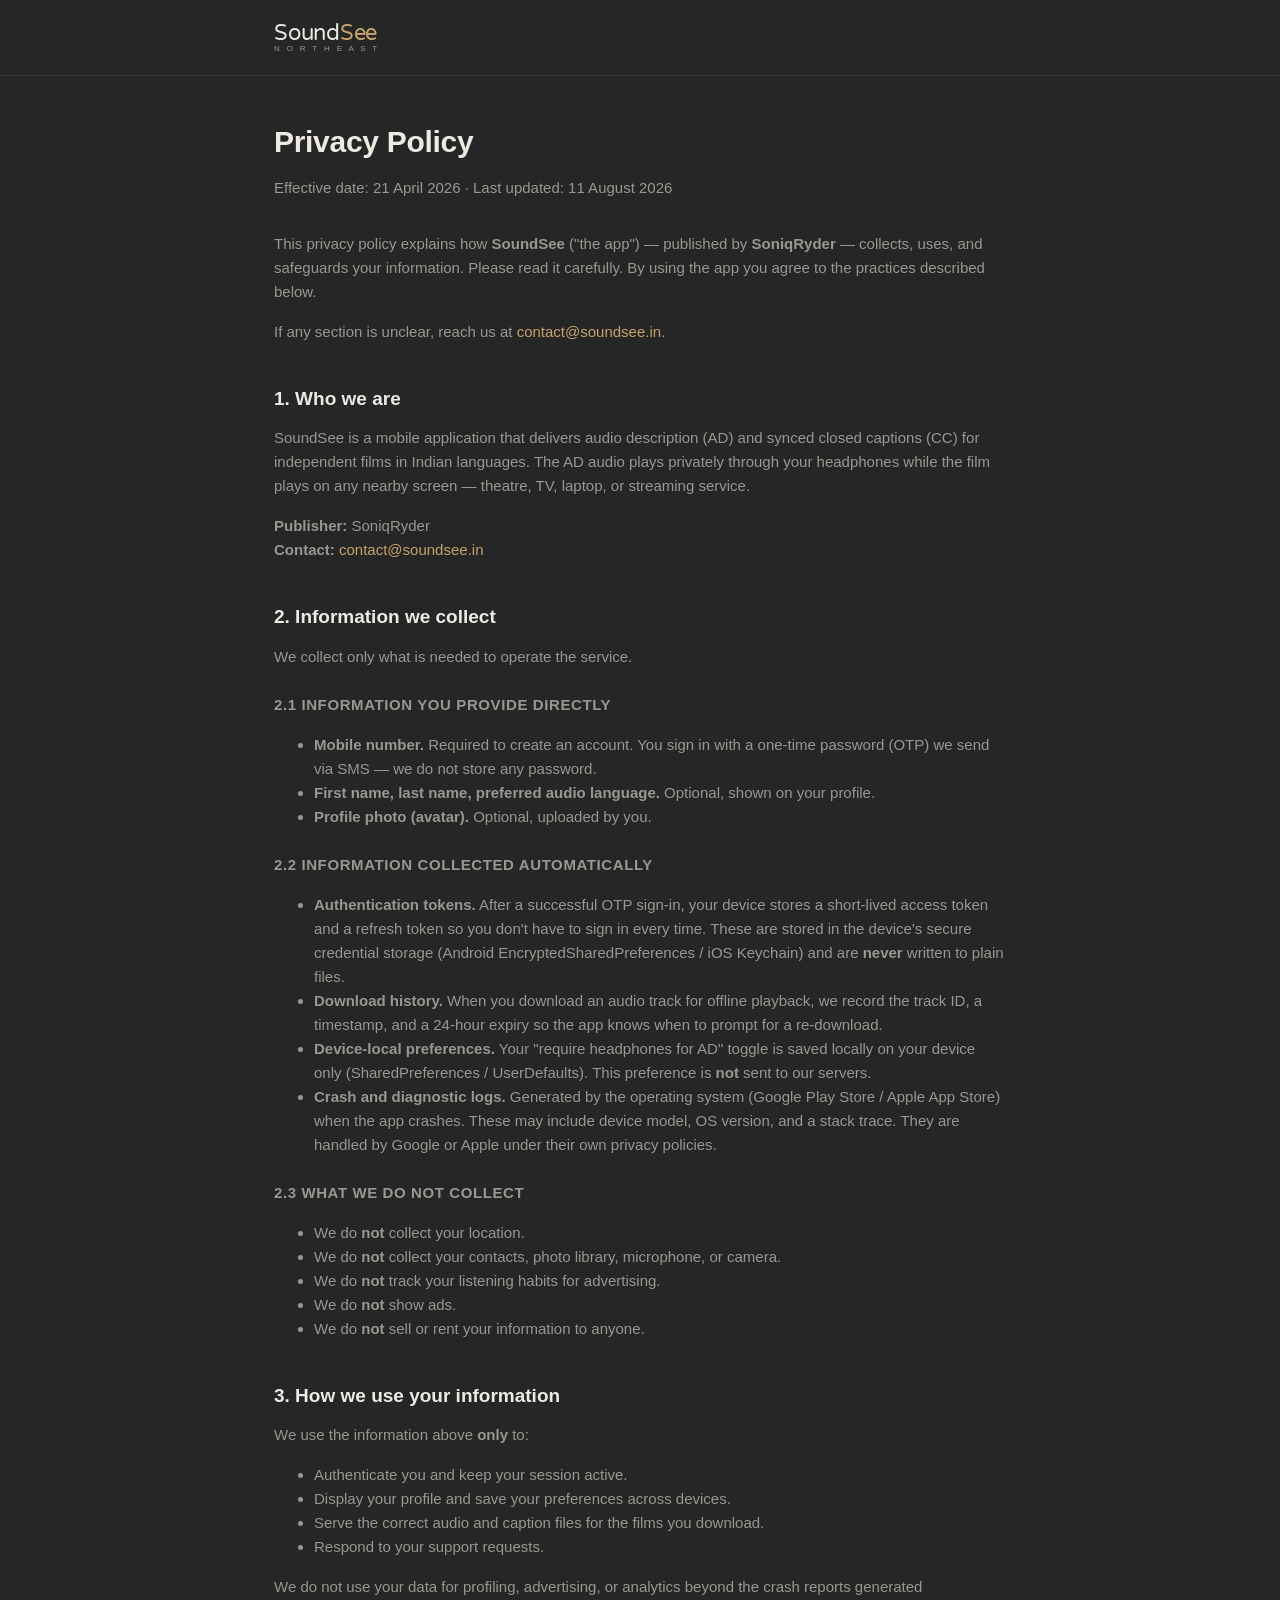
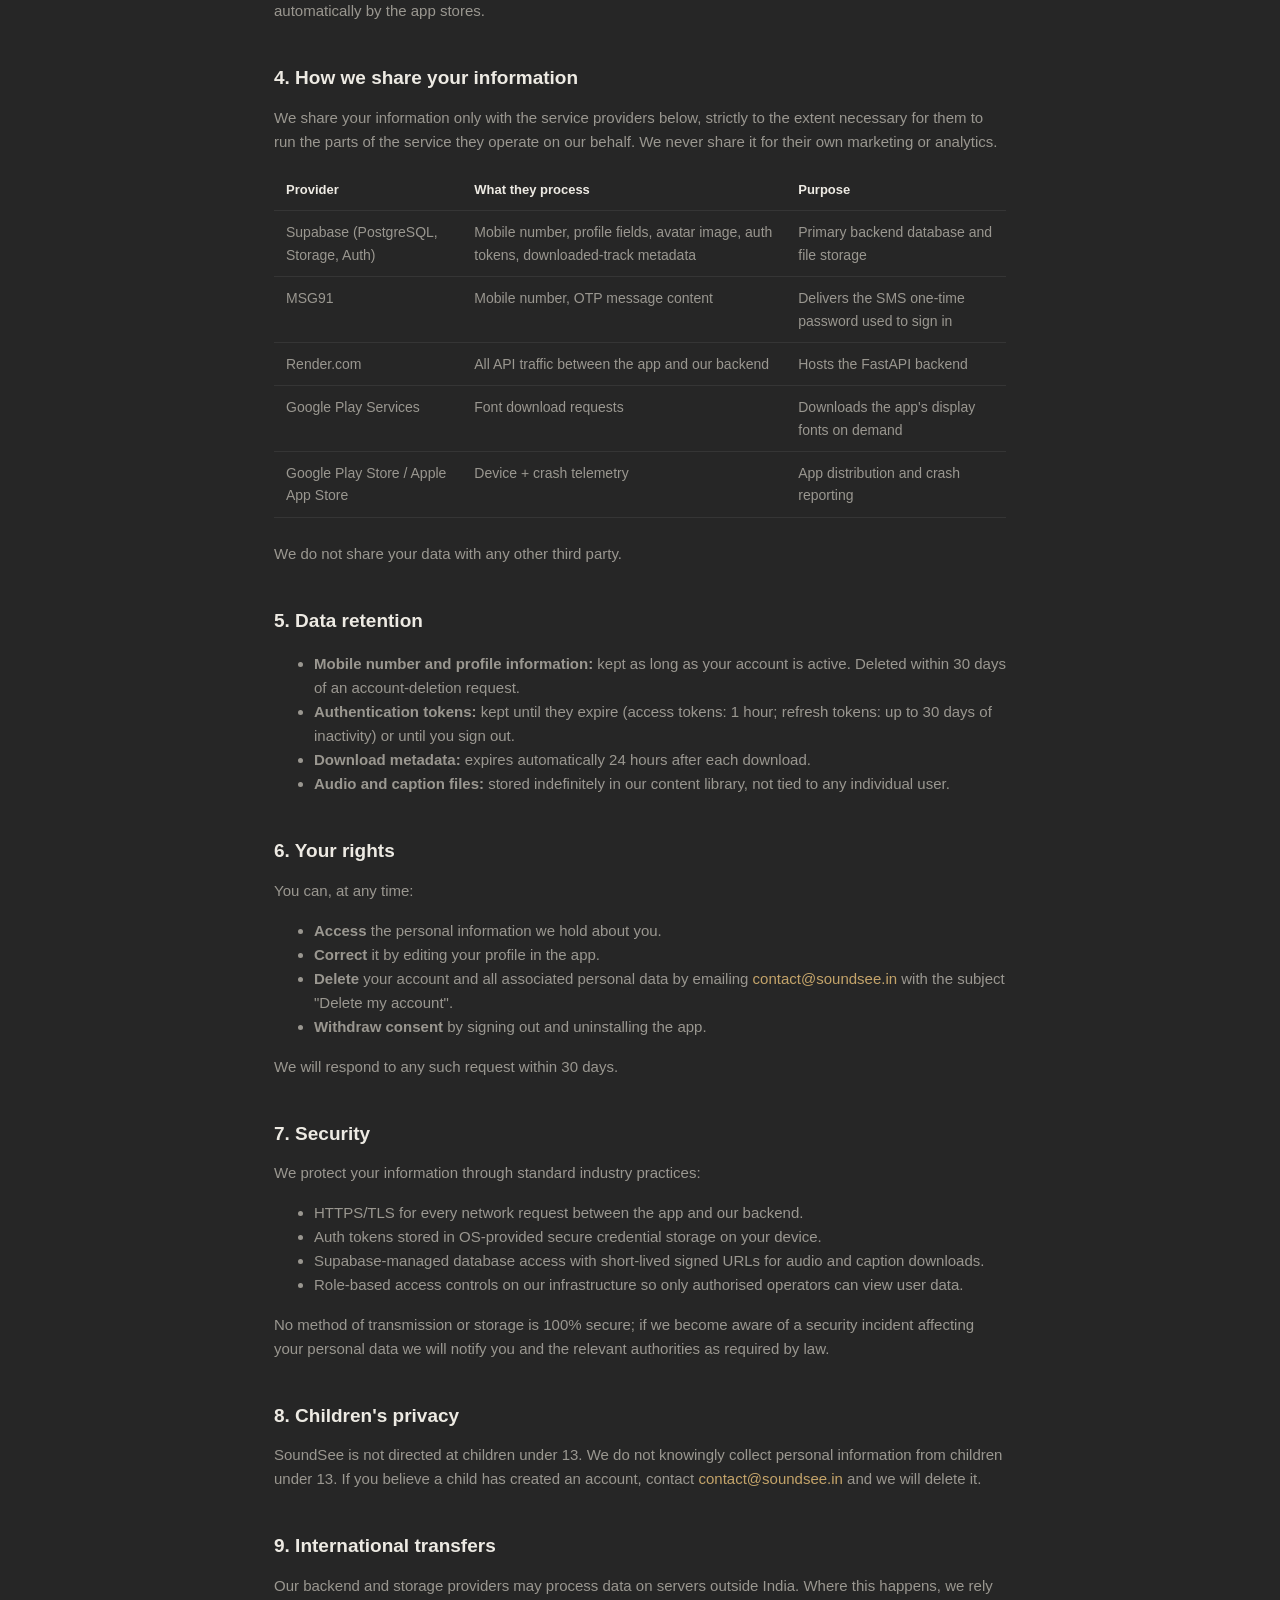
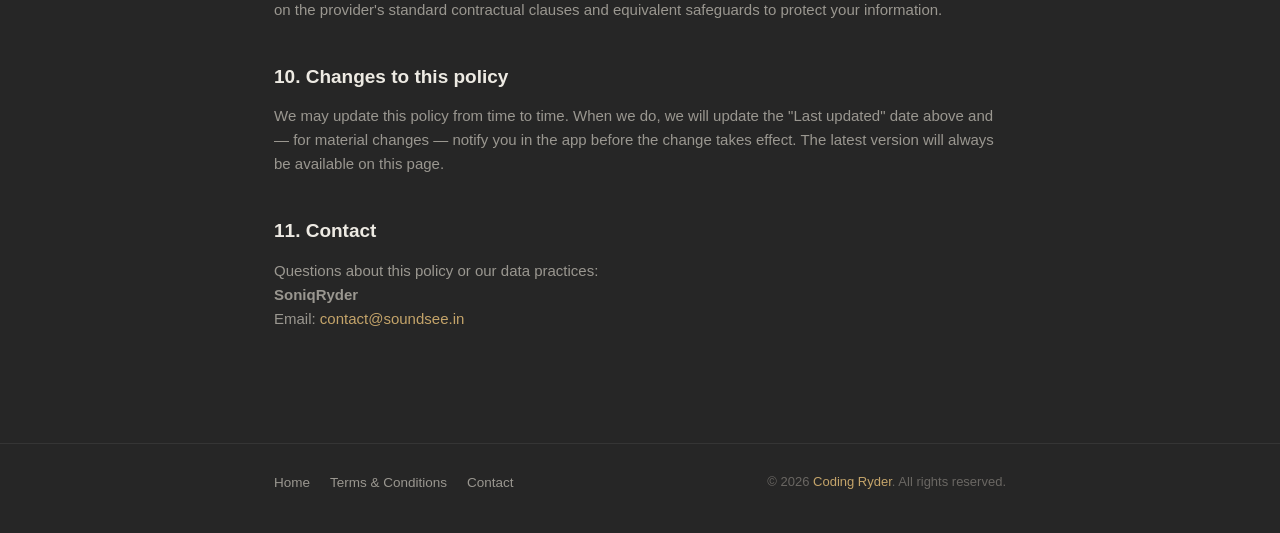
==== privacy.html @ df0d4cc6 "Stretch "Northeast" to exactly match the wordmark's width Co-Authored-By: Claude Sonnet 5 <noreply@a" ====
<!DOCTYPE html>
<html lang="en">
<head>
  <meta charset="UTF-8" />
  <meta name="viewport" content="width=device-width, initial-scale=1.0" />
  <title>Privacy Policy — SoundSee</title>
  <meta name="description" content="How SoundSee collects, uses, and safeguards your information." />
  <link rel="stylesheet" href="styles.css" />
</head>
<body class="legal">
  <header class="site">
    <div class="wrap">
      <div class="brand">
        <a class="wordmark" href="index.html"><span class="sound">Sound</span><span class="see">See</span></a>
        <div class="brand-tag" aria-label="Northeast">N O R T H E A S T</div>
      </div>
    </div>
  </header>

  <main>
    <div class="wrap">
      <h1>Privacy Policy</h1>
      <p class="meta">Effective date: 21 April 2026 · Last updated: 11 August 2026</p>

      <p>
        This privacy policy explains how <strong>SoundSee</strong> ("the app") —
        published by <strong>SoniqRyder</strong> — collects, uses, and safeguards
        your information. Please read it carefully. By using the app you agree
        to the practices described below.
      </p>
      <p>
        If any section is unclear, reach us at
        <a href="mailto:contact@soundsee.in">contact@soundsee.in</a>.
      </p>

      <h2>1. Who we are</h2>
      <p>
        SoundSee is a mobile application that delivers audio description (AD)
        and synced closed captions (CC) for independent films in Indian
        languages. The AD audio plays privately through your headphones while
        the film plays on any nearby screen — theatre, TV, laptop, or
        streaming service.
      </p>
      <p>
        <strong>Publisher:</strong> SoniqRyder<br />
        <strong>Contact:</strong> <a href="mailto:contact@soundsee.in">contact@soundsee.in</a>
      </p>

      <h2>2. Information we collect</h2>
      <p>We collect only what is needed to operate the service.</p>

      <h3>2.1 Information you provide directly</h3>
      <ul>
        <li><strong>Mobile number.</strong> Required to create an account. You sign in with a one-time password (OTP) we send via SMS — we do not store any password.</li>
        <li><strong>First name, last name, preferred audio language.</strong> Optional, shown on your profile.</li>
        <li><strong>Profile photo (avatar).</strong> Optional, uploaded by you.</li>
      </ul>

      <h3>2.2 Information collected automatically</h3>
      <ul>
        <li><strong>Authentication tokens.</strong> After a successful OTP sign-in, your device stores a short-lived access token and a refresh token so you don't have to sign in every time. These are stored in the device's secure credential storage (Android EncryptedSharedPreferences / iOS Keychain) and are <strong>never</strong> written to plain files.</li>
        <li><strong>Download history.</strong> When you download an audio track for offline playback, we record the track ID, a timestamp, and a 24-hour expiry so the app knows when to prompt for a re-download.</li>
        <li><strong>Device-local preferences.</strong> Your "require headphones for AD" toggle is saved locally on your device only (SharedPreferences / UserDefaults). This preference is <strong>not</strong> sent to our servers.</li>
        <li><strong>Crash and diagnostic logs.</strong> Generated by the operating system (Google Play Store / Apple App Store) when the app crashes. These may include device model, OS version, and a stack trace. They are handled by Google or Apple under their own privacy policies.</li>
      </ul>

      <h3>2.3 What we do NOT collect</h3>
      <ul>
        <li>We do <strong>not</strong> collect your location.</li>
        <li>We do <strong>not</strong> collect your contacts, photo library, microphone, or camera.</li>
        <li>We do <strong>not</strong> track your listening habits for advertising.</li>
        <li>We do <strong>not</strong> show ads.</li>
        <li>We do <strong>not</strong> sell or rent your information to anyone.</li>
      </ul>

      <h2>3. How we use your information</h2>
      <p>We use the information above <strong>only</strong> to:</p>
      <ul>
        <li>Authenticate you and keep your session active.</li>
        <li>Display your profile and save your preferences across devices.</li>
        <li>Serve the correct audio and caption files for the films you download.</li>
        <li>Respond to your support requests.</li>
      </ul>
      <p>We do not use your data for profiling, advertising, or analytics beyond the crash reports generated automatically by the app stores.</p>

      <h2>4. How we share your information</h2>
      <p>
        We share your information only with the service providers below,
        strictly to the extent necessary for them to run the parts of the
        service they operate on our behalf. We never share it for their own
        marketing or analytics.
      </p>
      <div class="table-scroll">
      <table>
        <thead>
          <tr><th>Provider</th><th>What they process</th><th>Purpose</th></tr>
        </thead>
        <tbody>
          <tr><td>Supabase (PostgreSQL, Storage, Auth)</td><td>Mobile number, profile fields, avatar image, auth tokens, downloaded-track metadata</td><td>Primary backend database and file storage</td></tr>
          <tr><td>MSG91</td><td>Mobile number, OTP message content</td><td>Delivers the SMS one-time password used to sign in</td></tr>
          <tr><td>Render.com</td><td>All API traffic between the app and our backend</td><td>Hosts the FastAPI backend</td></tr>
          <tr><td>Google Play Services</td><td>Font download requests</td><td>Downloads the app's display fonts on demand</td></tr>
          <tr><td>Google Play Store / Apple App Store</td><td>Device + crash telemetry</td><td>App distribution and crash reporting</td></tr>
        </tbody>
      </table>
      </div>
      <p>We do not share your data with any other third party.</p>

      <h2>5. Data retention</h2>
      <ul>
        <li><strong>Mobile number and profile information:</strong> kept as long as your account is active. Deleted within 30 days of an account-deletion request.</li>
        <li><strong>Authentication tokens:</strong> kept until they expire (access tokens: 1 hour; refresh tokens: up to 30 days of inactivity) or until you sign out.</li>
        <li><strong>Download metadata:</strong> expires automatically 24 hours after each download.</li>
        <li><strong>Audio and caption files:</strong> stored indefinitely in our content library, not tied to any individual user.</li>
      </ul>

      <h2>6. Your rights</h2>
      <p>You can, at any time:</p>
      <ul>
        <li><strong>Access</strong> the personal information we hold about you.</li>
        <li><strong>Correct</strong> it by editing your profile in the app.</li>
        <li><strong>Delete</strong> your account and all associated personal data by emailing <a href="mailto:contact@soundsee.in?subject=Delete%20my%20account">contact@soundsee.in</a> with the subject "Delete my account".</li>
        <li><strong>Withdraw consent</strong> by signing out and uninstalling the app.</li>
      </ul>
      <p>We will respond to any such request within 30 days.</p>

      <h2>7. Security</h2>
      <p>We protect your information through standard industry practices:</p>
      <ul>
        <li>HTTPS/TLS for every network request between the app and our backend.</li>
        <li>Auth tokens stored in OS-provided secure credential storage on your device.</li>
        <li>Supabase-managed database access with short-lived signed URLs for audio and caption downloads.</li>
        <li>Role-based access controls on our infrastructure so only authorised operators can view user data.</li>
      </ul>
      <p>No method of transmission or storage is 100% secure; if we become aware of a security incident affecting your personal data we will notify you and the relevant authorities as required by law.</p>

      <h2>8. Children's privacy</h2>
      <p>
        SoundSee is not directed at children under 13. We do not knowingly
        collect personal information from children under 13. If you believe a
        child has created an account, contact
        <a href="mailto:contact@soundsee.in">contact@soundsee.in</a>
        and we will delete it.
      </p>

      <h2>9. International transfers</h2>
      <p>
        Our backend and storage providers may process data on servers outside
        India. Where this happens, we rely on the provider's standard
        contractual clauses and equivalent safeguards to protect your
        information.
      </p>

      <h2>10. Changes to this policy</h2>
      <p>
        We may update this policy from time to time. When we do, we will
        update the "Last updated" date above and — for material changes —
        notify you in the app before the change takes effect. The latest
        version will always be available on this page.
      </p>

      <h2>11. Contact</h2>
      <p>
        Questions about this policy or our data practices:<br />
        <strong>SoniqRyder</strong><br />
        Email: <a href="mailto:contact@soundsee.in">contact@soundsee.in</a>
      </p>
    </div>
  </main>

  <footer class="site">
    <div class="wrap">
      <nav>
        <a href="index.html">Home</a>
        <a href="terms.html">Terms &amp; Conditions</a>
        <a href="mailto:contact@soundsee.in">Contact</a>
      </nav>
      <span class="copyright">&copy; 2026 <a href="https://codingryder.com">Coding Ryder</a>. All rights reserved.</span>
    </div>
  </footer>
</body>
</html>
---- styles.css ----
/* SoundSee — shared site styles. Matches the app's design tokens
   (ios/Soundsee/Core/Design/DesignTokens.swift / Android Theme.kt). */

@font-face {
  font-family: "Varela Round";
  src: url("fonts/VarelaRound-Regular.ttf") format("truetype");
  font-weight: 400;
  font-style: normal;
  font-display: swap;
}

:root {
  --bg: #262626;
  --surface: #2c2c2c;
  --surface-raised: #383838;
  --text-primary: #edeae3;
  --text-secondary: #9a9790;
  --text-muted: #6a6763;
  --gold: #c4a46a;
  --sage: #7aab8a;
  --divider: rgba(255, 255, 255, 0.07);
  --outline: rgba(255, 255, 255, 0.12);
  --max-width: 780px;
}

* {
  box-sizing: border-box;
}

html {
  -webkit-text-size-adjust: 100%;
}

body {
  margin: 0;
  background: var(--bg);
  color: var(--text-primary);
  font-family: -apple-system, BlinkMacSystemFont, "Segoe UI", Roboto, Helvetica, Arial, sans-serif;
  line-height: 1.6;
  overflow-x: hidden;
}

img {
  max-width: 100%;
}

a {
  color: var(--gold);
  text-decoration: none;
}

a:hover {
  text-decoration: underline;
}

.wrap {
  max-width: var(--max-width);
  margin: 0 auto;
  padding: 0 24px;
}

header.site {
  border-bottom: 1px solid var(--divider);
  padding: 22px 0;
}

header.site .wrap {
  display: flex;
  align-items: center;
  justify-content: space-between;
}

.brand {
  display: flex;
  flex-direction: column;
}

.wordmark {
  font-family: "Varela Round", -apple-system, BlinkMacSystemFont, "Segoe UI", Roboto, Helvetica, Arial, sans-serif;
  font-size: 22px;
  font-weight: 400;
  letter-spacing: -0.01em;
  line-height: 1;
}

.brand-tag {
  display: block;
  font-size: 8px;
  font-weight: 500;
  line-height: 1;
  text-align: justify;
  text-align-last: justify;
  text-transform: uppercase;
  color: var(--text-secondary);
  margin-top: 1px;
}

.wordmark .sound {
  color: var(--text-primary);
}

.wordmark .see {
  color: var(--gold);
}

nav.site-nav a {
  color: var(--text-secondary);
  font-size: 14px;
  margin-left: 24px;
}

nav.site-nav a:hover {
  color: var(--text-primary);
}

main {
  padding: 8px 0 96px;
}

.legal main {
  padding: 48px 0 96px;
}

h1 {
  font-size: 34px;
  line-height: 1.2;
  margin: 0 0 16px;
  letter-spacing: -0.01em;
}

.legal h1 {
  font-size: 30px;
}

h2 {
  font-size: 19px;
  margin: 40px 0 12px;
  color: var(--text-primary);
}

h3 {
  font-size: 15px;
  margin: 24px 0 8px;
  color: var(--text-secondary);
  text-transform: uppercase;
  letter-spacing: 0.04em;
}

p {
  color: var(--text-secondary);
  margin: 0 0 16px;
}

.legal p, .legal li {
  color: var(--text-secondary);
  font-size: 15px;
}

.lede {
  font-size: 18px;
  color: var(--text-secondary);
  max-width: 560px;
  margin: 0 0 36px;
}

.meta {
  color: var(--text-muted);
  font-size: 13px;
  margin-bottom: 32px;
}

.hero {
  padding: 0 0 8px;
}

.cta-row {
  display: flex;
  gap: 12px;
  flex-wrap: wrap;
  margin: 8px 0 8px;
}

.btn {
  display: inline-block;
  padding: 13px 24px;
  border-radius: 10px;
  font-size: 14.5px;
  font-weight: 600;
  border: 1px solid transparent;
}

.btn-primary {
  background: var(--gold);
  color: #262626;
}

.btn-primary:hover {
  background: #d3b57e;
  text-decoration: none;
}

.btn-secondary {
  background: transparent;
  border-color: var(--outline);
  color: var(--text-primary);
}

.btn-secondary:hover {
  border-color: var(--gold);
  color: var(--gold);
  text-decoration: none;
}

.btn-secondary[aria-disabled="true"] {
  opacity: 0.55;
  pointer-events: none;
}

.steps {
  display: grid;
  gap: 16px;
  margin: 24px 0 8px;
}

.step {
  display: flex;
  gap: 16px;
  padding: 18px;
  background: var(--surface);
  border: 1px solid var(--divider);
  border-radius: 12px;
}

.step-num {
  flex: none;
  width: 28px;
  height: 28px;
  border-radius: 8px;
  background: rgba(196, 164, 106, 0.15);
  color: var(--gold);
  display: flex;
  align-items: center;
  justify-content: center;
  font-size: 13px;
  font-weight: 700;
}

.step p {
  margin: 0;
  color: var(--text-secondary);
  font-size: 14.5px;
}

.section-label {
  color: var(--text-muted);
  font-size: 12px;
  font-weight: 600;
  text-transform: uppercase;
  letter-spacing: 0.08em;
  margin: 0 0 14px;
}

.chip-row {
  display: flex;
  flex-wrap: wrap;
  gap: 8px;
  margin-bottom: 8px;
}

.chip {
  padding: 6px 13px;
  border-radius: 50px;
  border: 1px solid var(--outline);
  color: var(--sage);
  font-size: 13px;
}

.panel {
  background: var(--surface);
  border: 1px solid var(--divider);
  border-radius: 14px;
  padding: 24px;
  margin: 24px 0;
}

.panel h2 {
  margin-top: 0;
}

.table-scroll {
  overflow-x: auto;
  -webkit-overflow-scrolling: touch;
  margin: 16px 0 24px;
}

table {
  width: 100%;
  border-collapse: collapse;
  margin: 0;
  font-size: 14px;
}

th, td {
  text-align: left;
  padding: 10px 12px;
  border-bottom: 1px solid var(--divider);
  color: var(--text-secondary);
  vertical-align: top;
}

th {
  color: var(--text-primary);
  font-weight: 600;
  font-size: 13px;
}

@media (max-width: 640px) {
  .table-scroll table {
    min-width: 560px;
  }
}

hr {
  border: none;
  border-top: 1px solid var(--divider);
  margin: 32px 0;
}

footer.site {
  border-top: 1px solid var(--divider);
  padding: 28px 0 40px;
}

footer.site .wrap {
  display: flex;
  flex-wrap: wrap;
  gap: 8px 24px;
  align-items: center;
  justify-content: space-between;
}

footer.site nav {
  display: flex;
  flex-wrap: wrap;
}

footer.site nav a {
  color: var(--text-secondary);
  font-size: 13.5px;
  margin-right: 20px;
}

footer.site nav a:hover {
  color: var(--text-primary);
}

.copyright {
  color: var(--text-muted);
  font-size: 13px;
}

/* ── Hero layout with phone mockup ─────────────────────────── */

.hero-grid {
  display: grid;
  grid-template-columns: 1.05fr 0.95fr;
  gap: 40px;
  align-items: start;
}

.hero-copy {
  padding-top: 40px;
}

.hero-copy .lede {
  max-width: 460px;
}

.phone-frame {
  position: relative;
  width: 100%;
  max-width: 260px;
  margin: 20px 0 0 auto;
  padding: 12px;
  background: linear-gradient(160deg, #3a3a3a, #1a1a1a);
  border-radius: 38px;
  border: 1px solid var(--outline);
  box-shadow: 0 30px 60px -20px rgba(0, 0, 0, 0.6);
}

.phone-frame img {
  display: block;
  width: 100%;
  height: auto;
  aspect-ratio: 322 / 700;
  object-fit: cover;
  border-radius: 28px;
  border: 1px solid rgba(255, 255, 255, 0.06);
}

/* ── Showcase row: screenshot + copy pairing ───────────────── */

.showcase {
  display: grid;
  grid-template-columns: 0.85fr 1.15fr;
  gap: 40px;
  align-items: center;
  margin: 16px 0;
}

.showcase.reverse .showcase-copy {
  order: 2;
}

.showcase.reverse .phone-frame {
  order: 1;
}

.showcase-copy h2 {
  margin-top: 0;
}

.showcase .phone-frame {
  max-width: 220px;
}

/* ── Poster strip ───────────────────────────────────────────── */

.poster-strip {
  display: flex;
  gap: 14px;
  overflow-x: auto;
  padding: 4px 4px 14px;
  margin: 0 -4px;
  scroll-snap-type: x proximity;
}

.poster-strip::-webkit-scrollbar {
  height: 6px;
}

.poster-strip::-webkit-scrollbar-thumb {
  background: var(--outline);
  border-radius: 3px;
}

.poster-card {
  flex: none;
  width: 132px;
  scroll-snap-align: start;
}

.poster-card img {
  width: 132px;
  height: 190px;
  object-fit: cover;
  border-radius: 10px;
  border: 1px solid var(--divider);
  display: block;
  background: var(--surface);
}

.poster-card .poster-title {
  margin-top: 8px;
  font-size: 12.5px;
  color: var(--text-secondary);
  line-height: 1.3;
}

@media (max-width: 720px) {
  .hero-grid {
    grid-template-columns: 1fr;
  }
  .hero-grid .phone-frame {
    order: -1;
    max-width: 220px;
    margin: 20px auto 0;
  }
  .showcase, .showcase.reverse {
    grid-template-columns: 1fr;
  }
  .showcase .showcase-copy,
  .showcase.reverse .showcase-copy {
    order: 2;
  }
  .showcase .phone-frame,
  .showcase.reverse .phone-frame {
    order: 1;
    max-width: 200px;
    margin: 0 auto;
  }
}

@media (max-width: 560px) {
  .wrap { padding: 0 18px; }
  h1 { font-size: 28px; }
  .legal h1 { font-size: 25px; }
  h2 { font-size: 17px; margin: 30px 0 10px; }
  main { padding: 40px 0 64px; }
  .legal main { padding: 32px 0 64px; }
  .lede { font-size: 16px; }
  .panel { padding: 18px; }
  nav.site-nav a { margin-left: 14px; font-size: 13px; }
  footer.site .wrap { flex-direction: column; align-items: flex-start; }
  footer.site nav { gap: 6px 16px; }
  footer.site nav a { margin-right: 16px; }
}

@media (max-width: 380px) {
  h1 { font-size: 25px; }
  .wordmark { font-size: 19px; }
  .btn { padding: 12px 18px; font-size: 14px; }
}
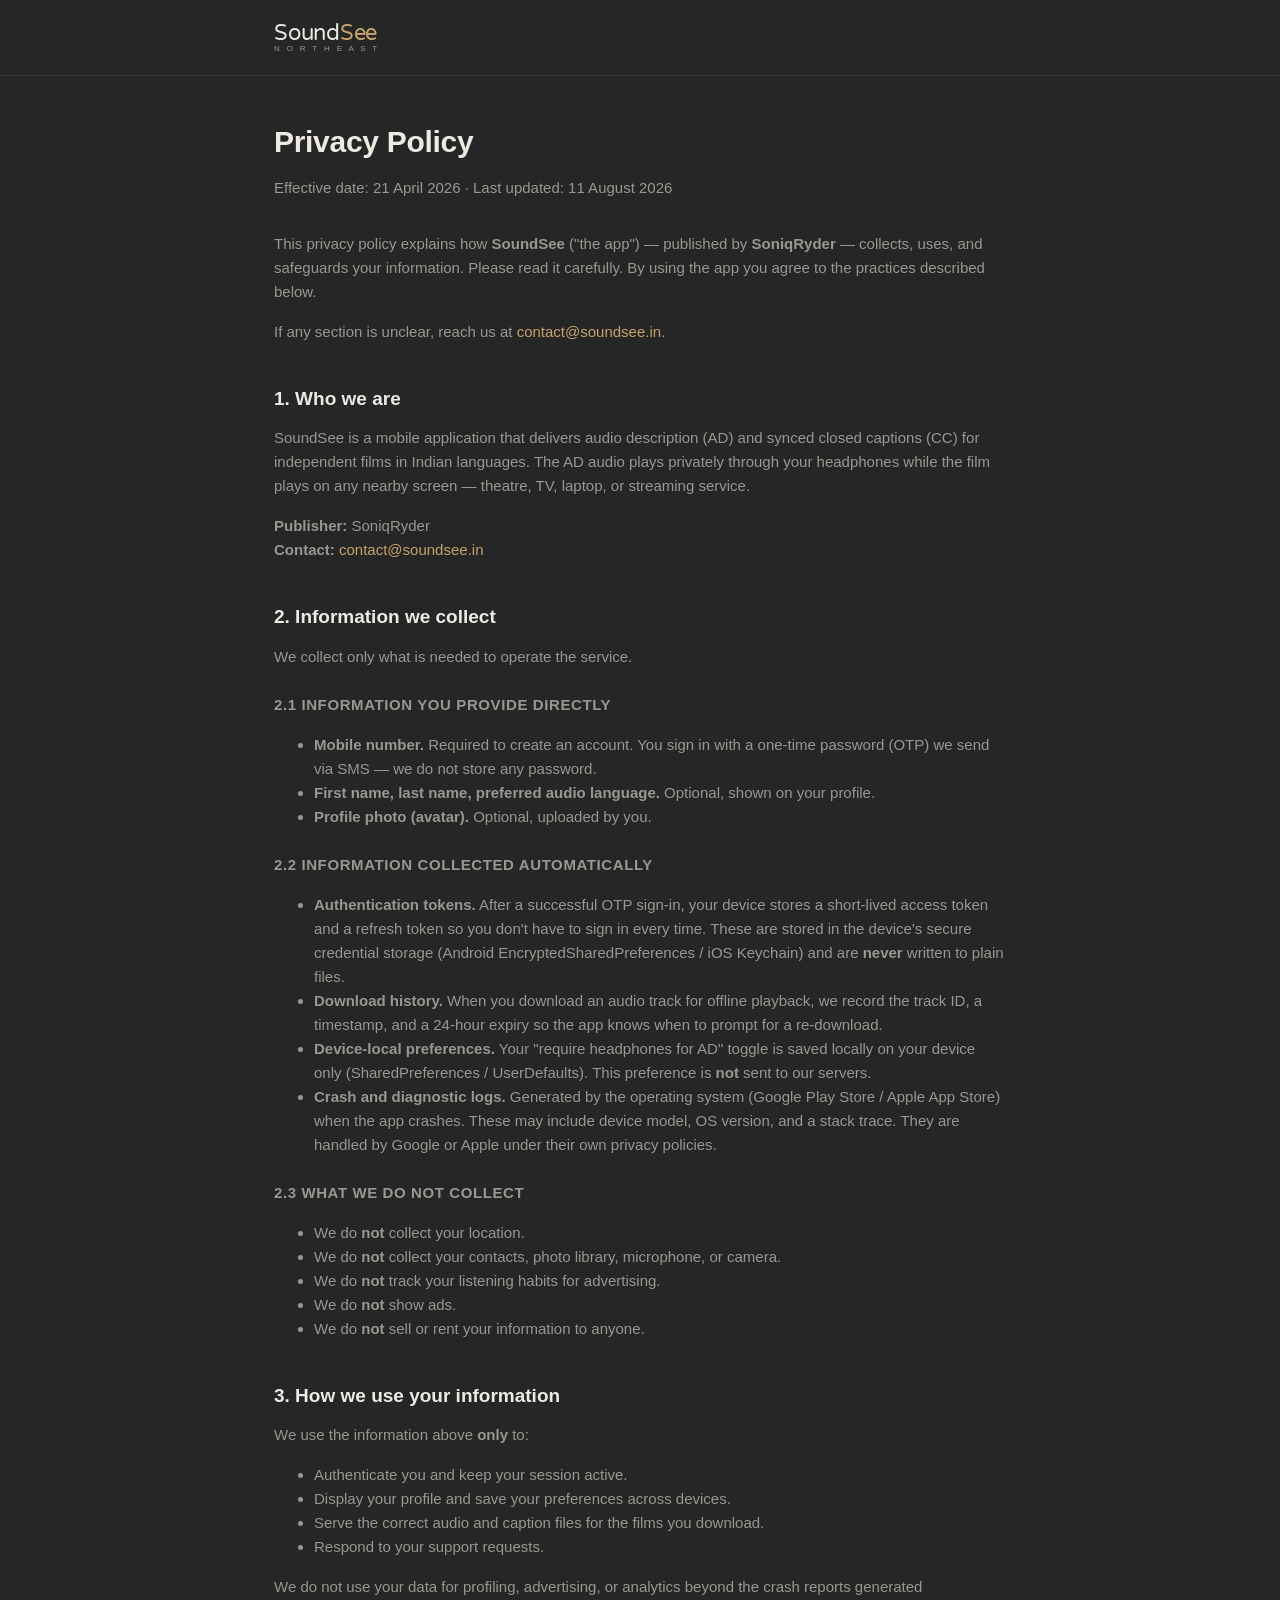
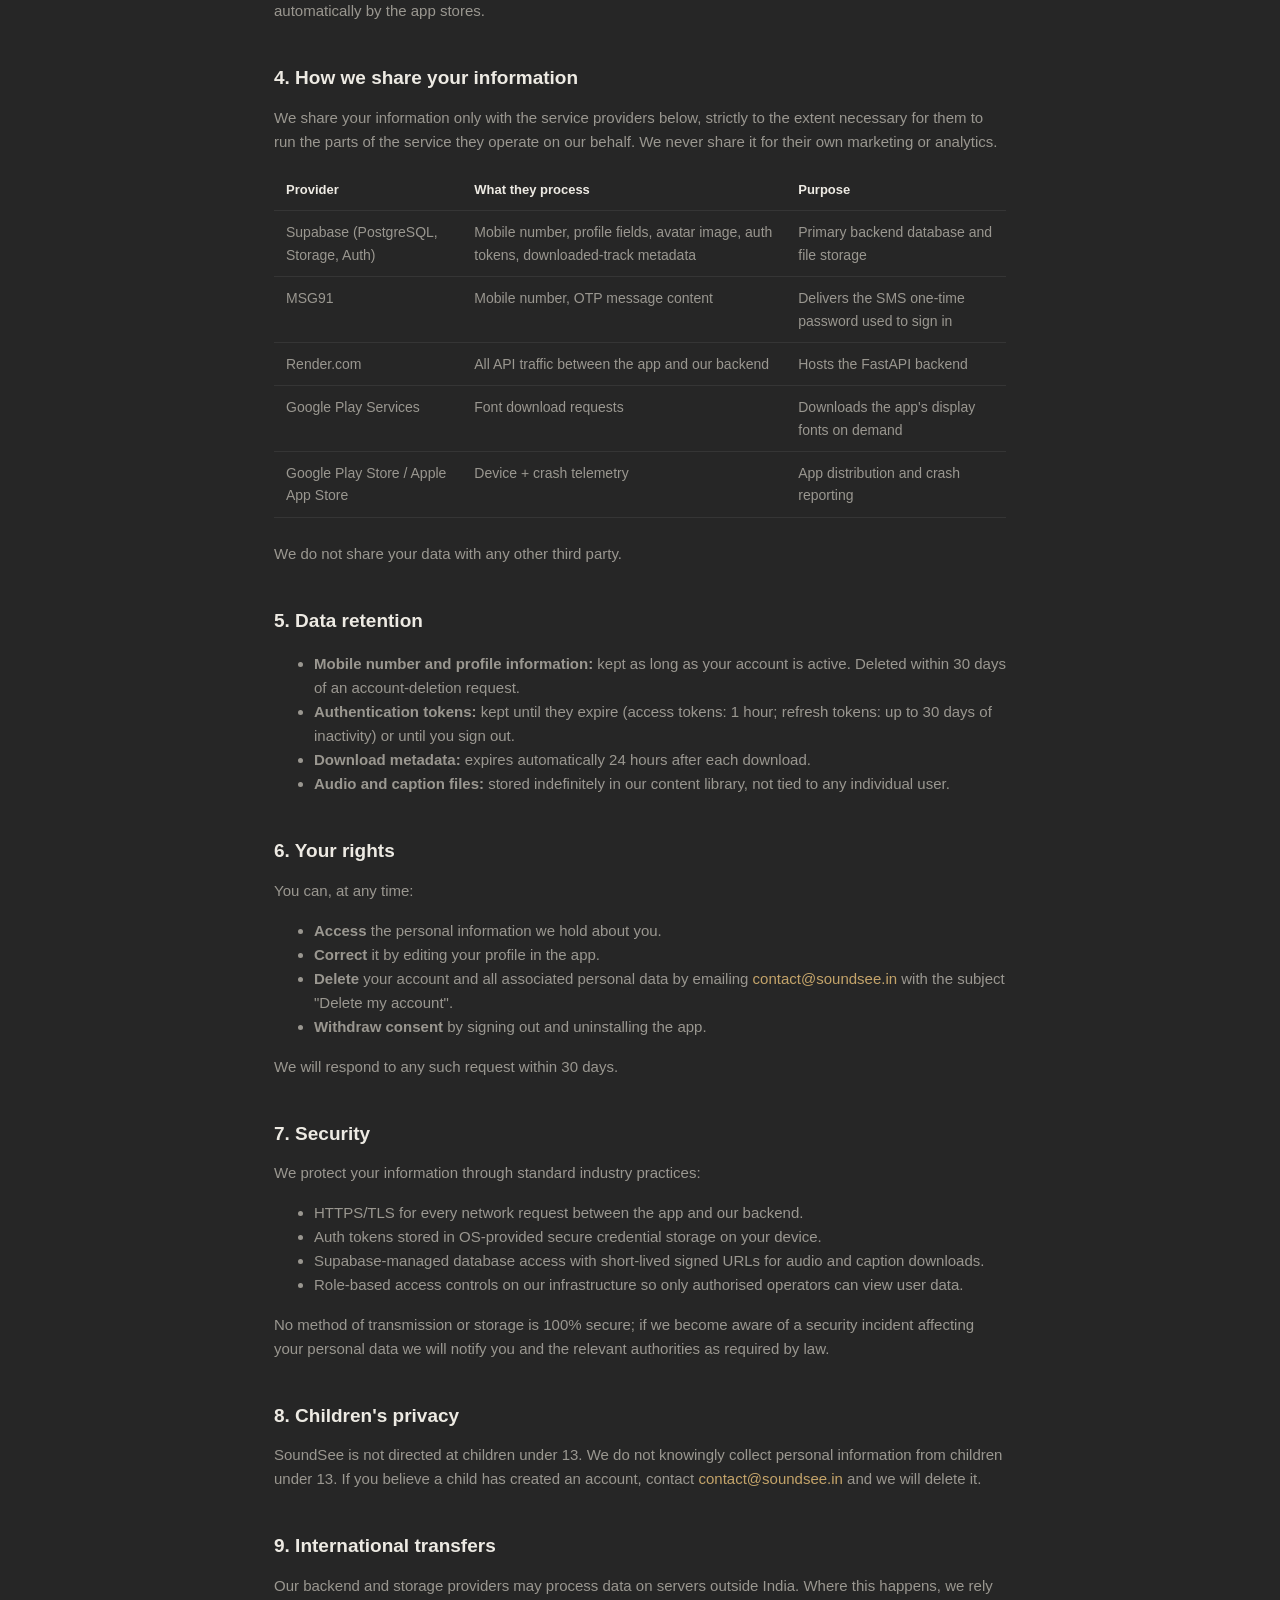
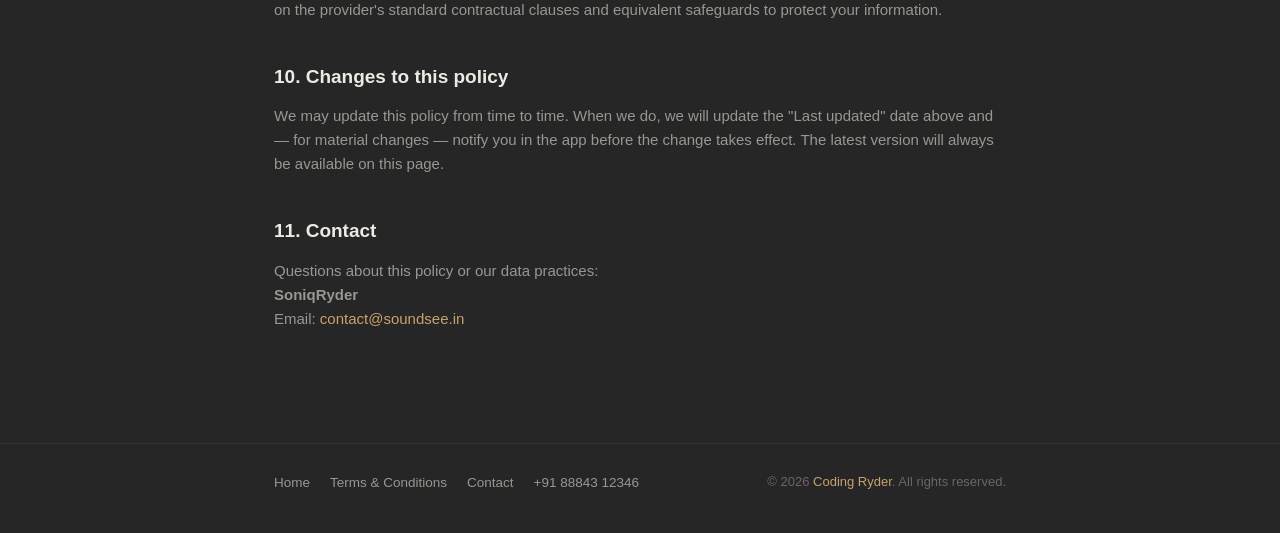
==== commit 106ec10a: "Add social share preview (Open Graph/Twitter Card) + phone in footer Co-Authored-By: Claude Sonnet 5" ====
--- a/privacy.html
+++ b/privacy.html
@@ -5,6 +5,19 @@
   <meta name="viewport" content="width=device-width, initial-scale=1.0" />
   <title>Privacy Policy — SoundSee</title>
   <meta name="description" content="How SoundSee collects, uses, and safeguards your information." />
+
+  <meta property="og:type" content="website" />
+  <meta property="og:url" content="https://soundsee.in/privacy.html" />
+  <meta property="og:title" content="Privacy Policy — SoundSee" />
+  <meta property="og:description" content="How SoundSee collects, uses, and safeguards your information." />
+  <meta property="og:image" content="https://soundsee.in/images/og-image.png" />
+  <meta property="og:image:width" content="1200" />
+  <meta property="og:image:height" content="630" />
+  <meta name="twitter:card" content="summary_large_image" />
+  <meta name="twitter:title" content="Privacy Policy — SoundSee" />
+  <meta name="twitter:description" content="How SoundSee collects, uses, and safeguards your information." />
+  <meta name="twitter:image" content="https://soundsee.in/images/og-image.png" />
+
   <link rel="stylesheet" href="styles.css" />
 </head>
 <body class="legal">
@@ -174,6 +187,7 @@
         <a href="index.html">Home</a>
         <a href="terms.html">Terms &amp; Conditions</a>
         <a href="mailto:contact@soundsee.in">Contact</a>
+        <a href="tel:+918884312346">+91 88843 12346</a>
       </nav>
       <span class="copyright">&copy; 2026 <a href="https://codingryder.com">Coding Ryder</a>. All rights reserved.</span>
     </div>
--- a/styles.css
+++ b/styles.css
@@ -501,9 +501,9 @@
   .lede { font-size: 16px; }
   .panel { padding: 18px; }
   nav.site-nav a { margin-left: 14px; font-size: 13px; }
-  footer.site .wrap { flex-direction: column; align-items: flex-start; }
-  footer.site nav { gap: 6px 16px; }
-  footer.site nav a { margin-right: 16px; }
+  footer.site .wrap { flex-direction: column; align-items: center; text-align: center; }
+  footer.site nav { gap: 6px 16px; justify-content: center; }
+  footer.site nav a { margin-right: 0; }
 }
 
 @media (max-width: 380px) {
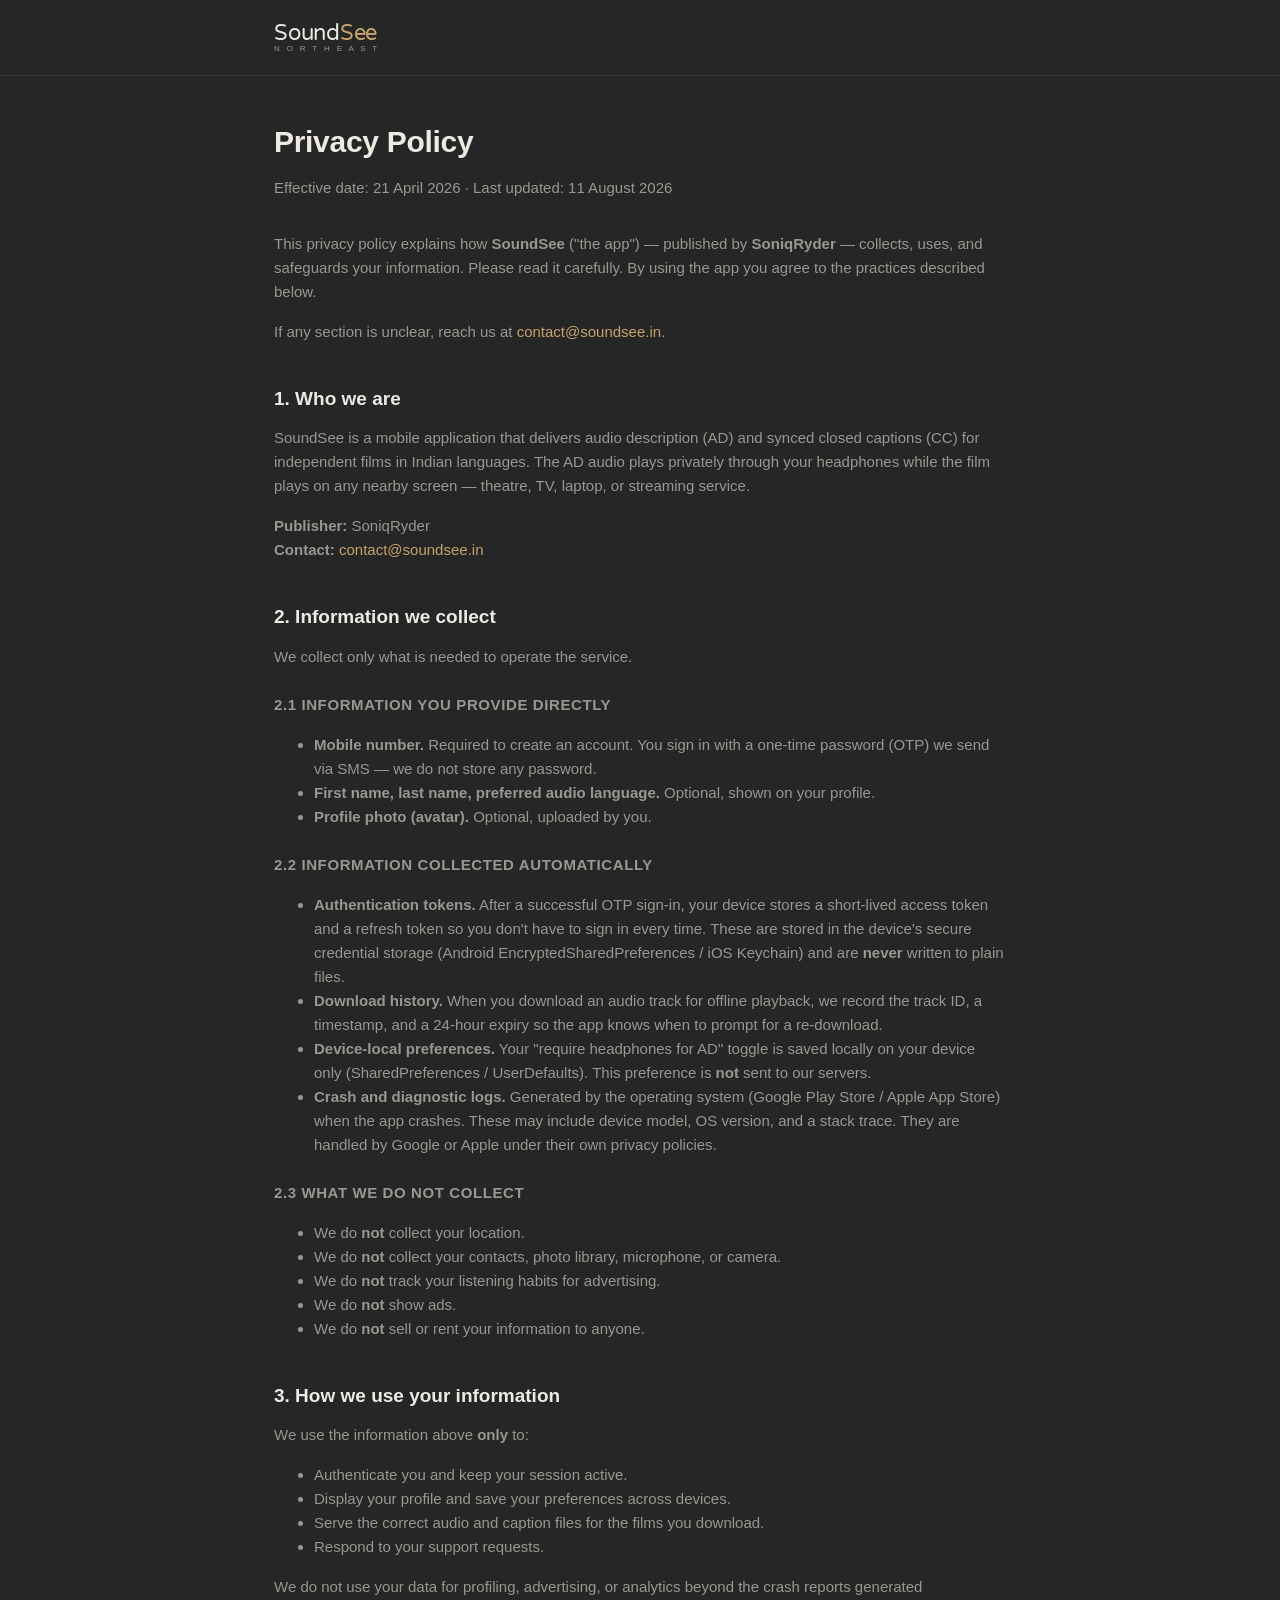
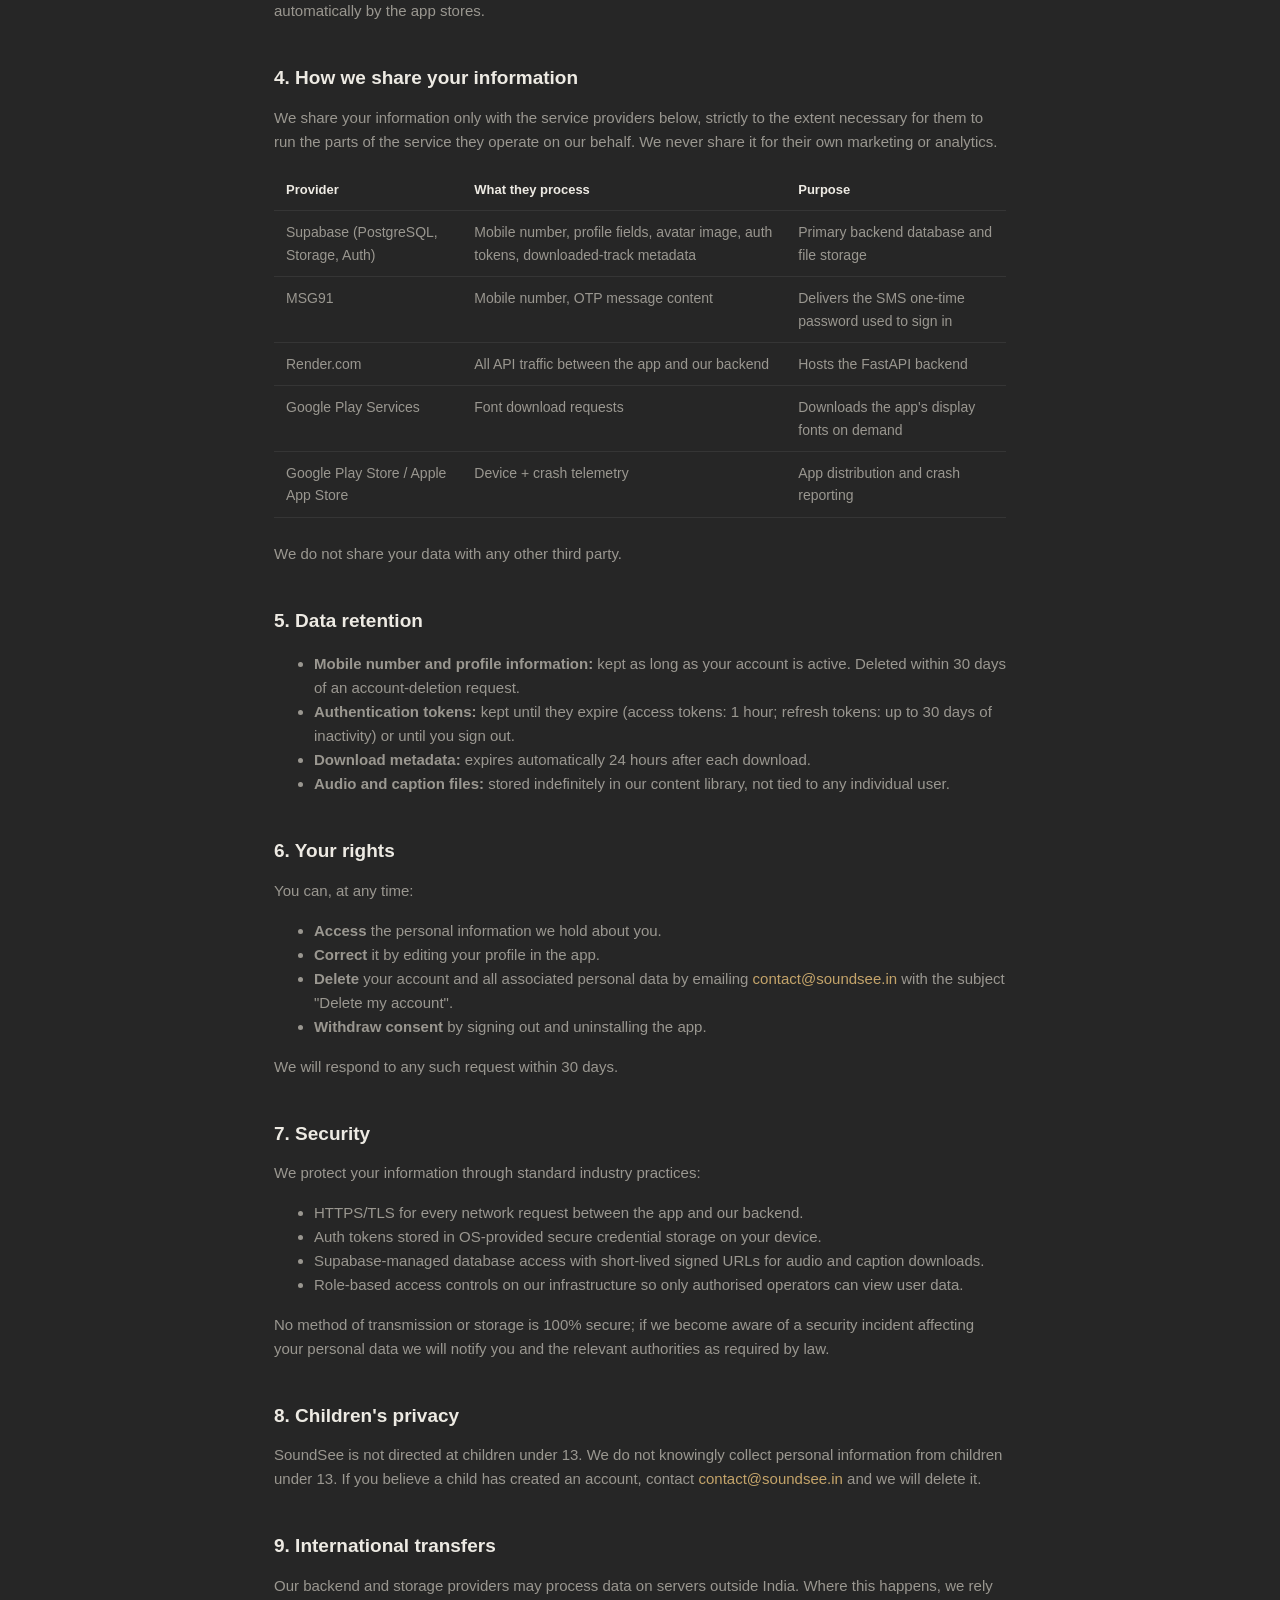
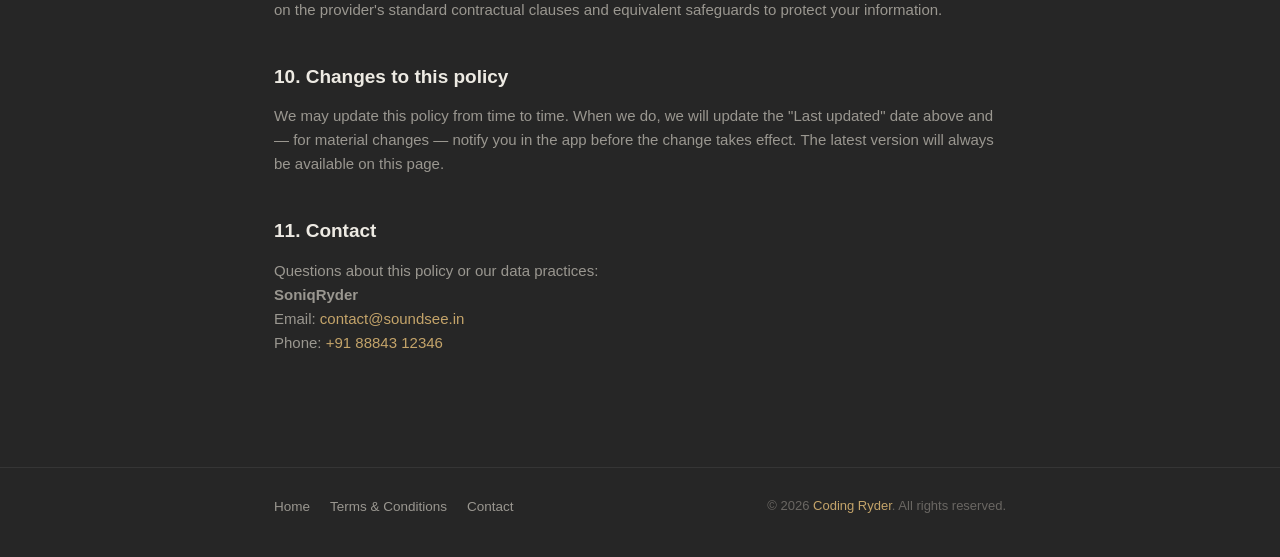
==== commit ee2b0e5b: "Move phone number out of the footer into contact sections Co-Authored-By: Claude Sonnet 5 <noreply@a" ====
--- a/privacy.html
+++ b/privacy.html
@@ -176,7 +176,8 @@
       <p>
         Questions about this policy or our data practices:<br />
         <strong>SoniqRyder</strong><br />
-        Email: <a href="mailto:contact@soundsee.in">contact@soundsee.in</a>
+        Email: <a href="mailto:contact@soundsee.in">contact@soundsee.in</a><br />
+        Phone: <a href="tel:+918884312346">+91 88843 12346</a>
       </p>
     </div>
   </main>
@@ -187,7 +188,6 @@
         <a href="index.html">Home</a>
         <a href="terms.html">Terms &amp; Conditions</a>
         <a href="mailto:contact@soundsee.in">Contact</a>
-        <a href="tel:+918884312346">+91 88843 12346</a>
       </nav>
       <span class="copyright">&copy; 2026 <a href="https://codingryder.com">Coding Ryder</a>. All rights reserved.</span>
     </div>
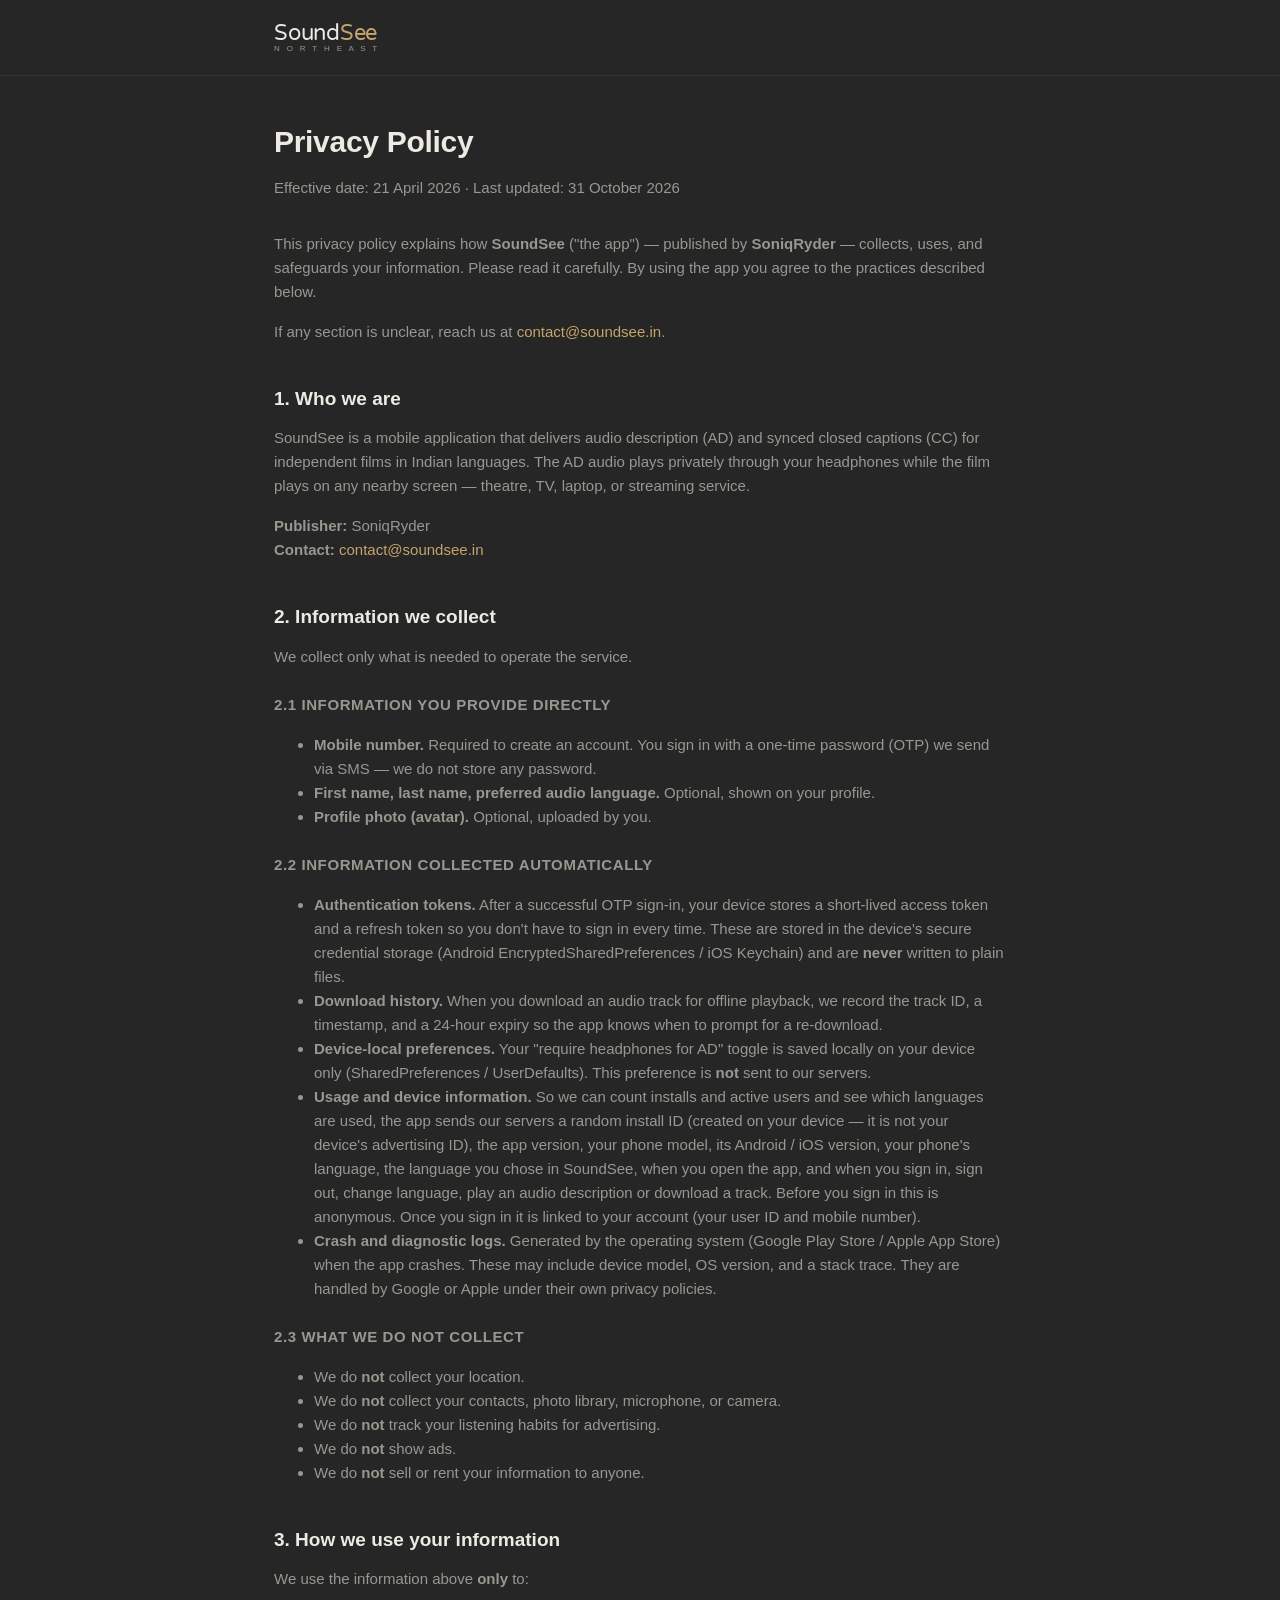
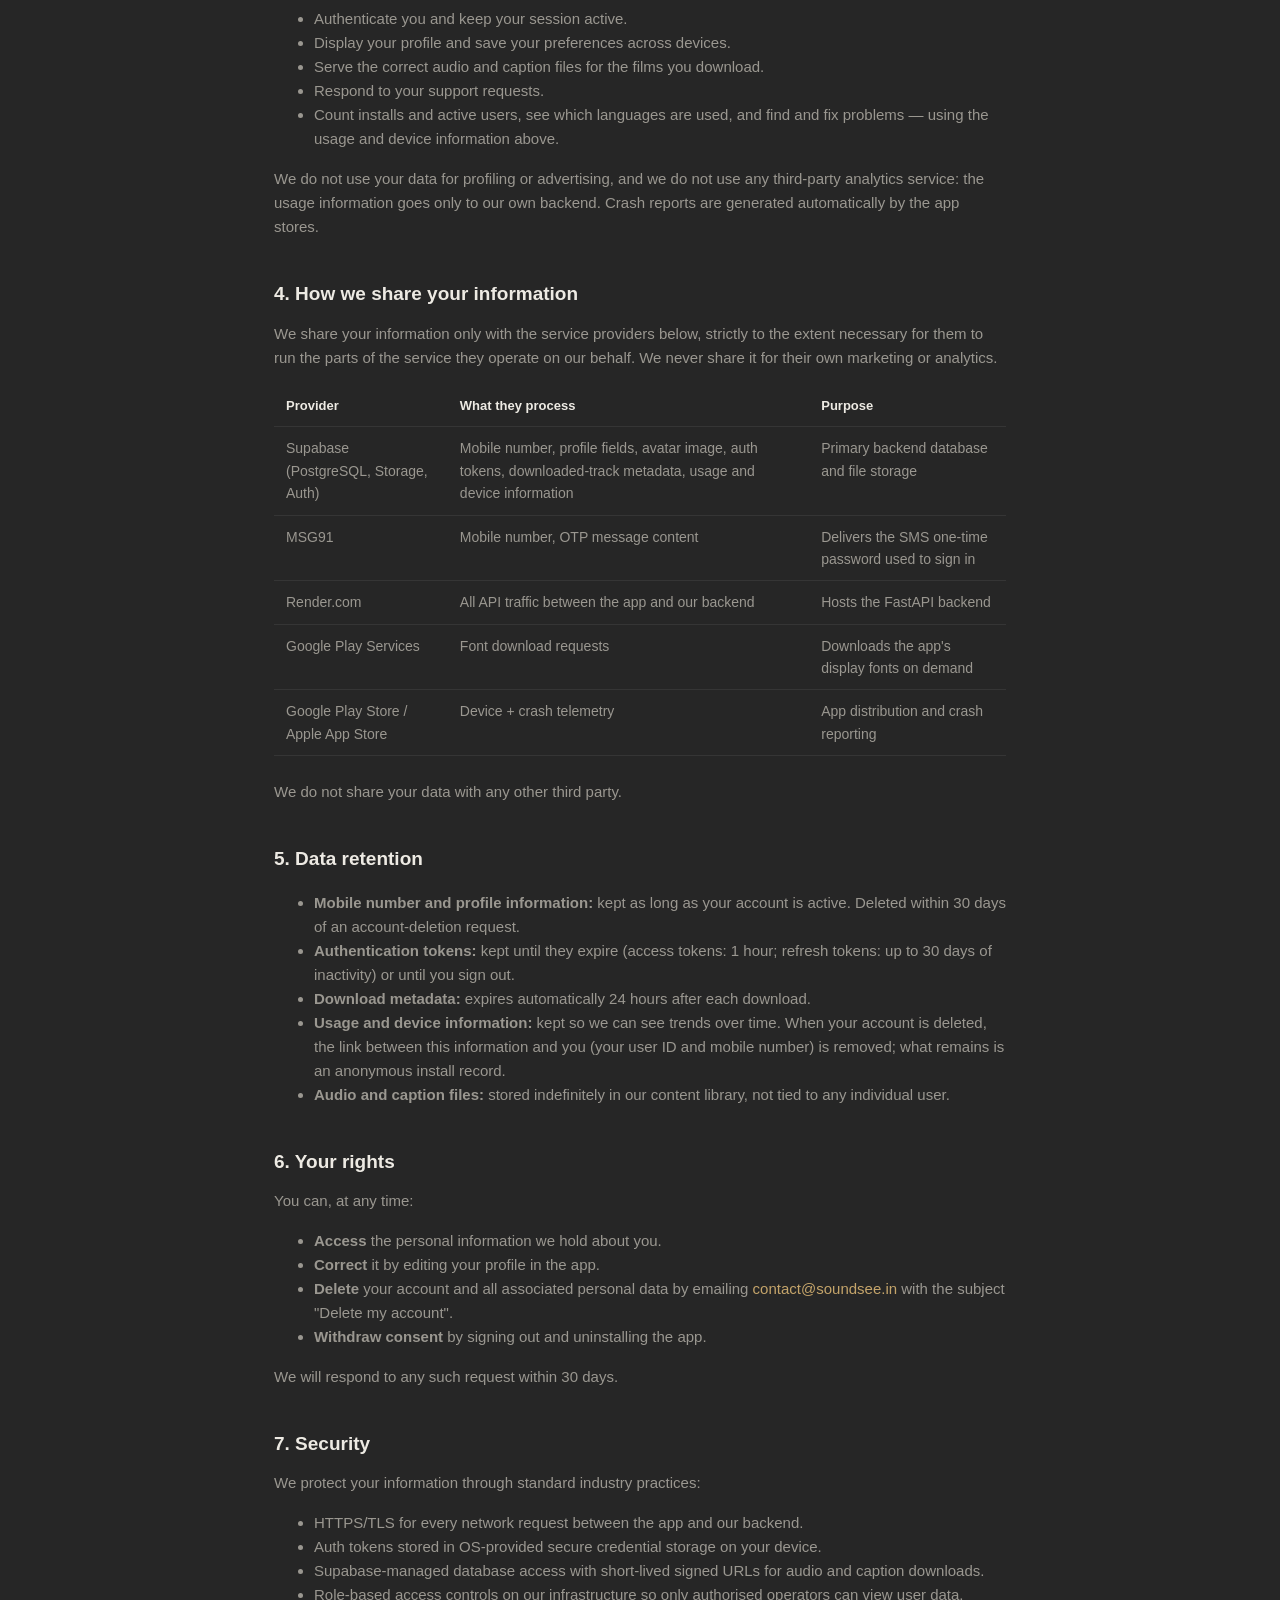
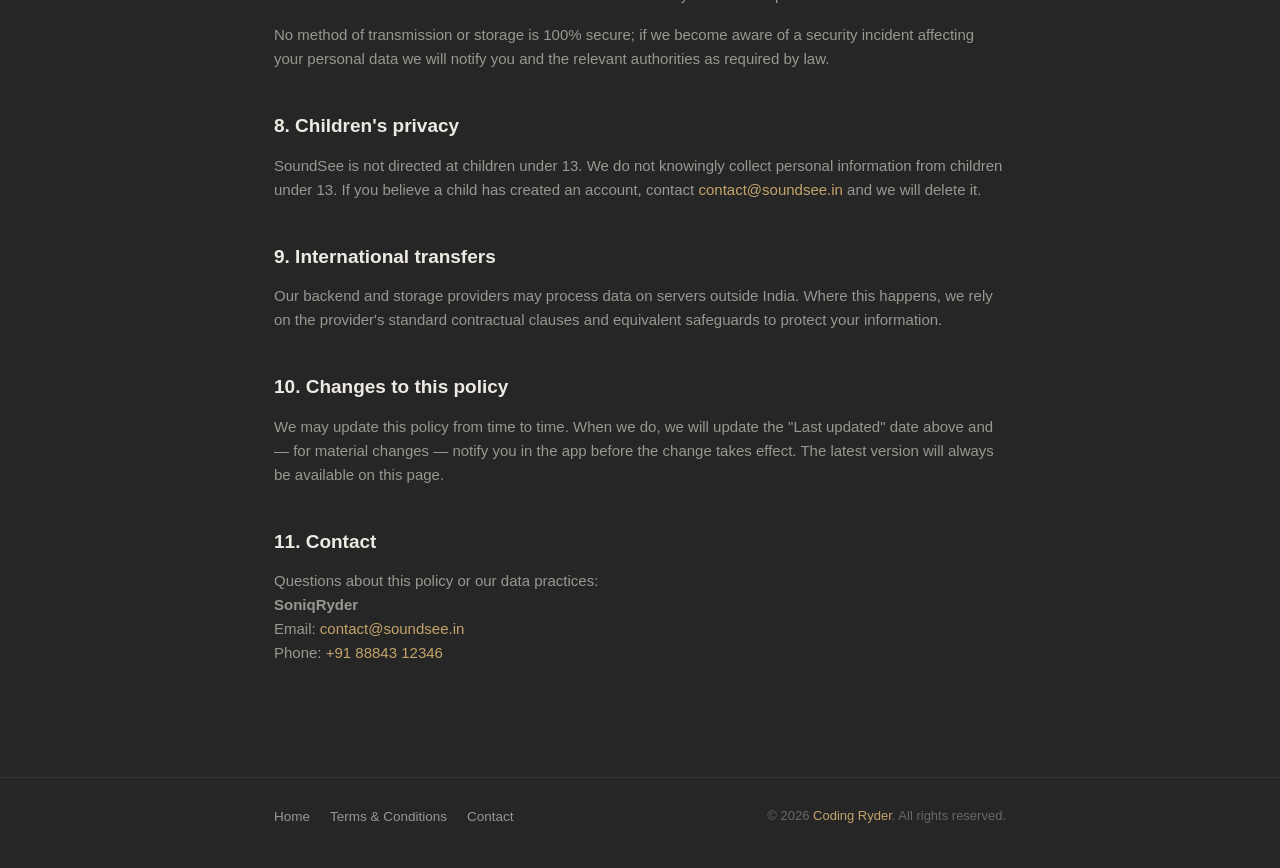
==== commit 80b10cd6: "Privacy policy: disclose usage and device information Mirrors soniqryder/site/privacy.html: install " ====
--- a/privacy.html
+++ b/privacy.html
@@ -33,7 +33,7 @@
   <main>
     <div class="wrap">
       <h1>Privacy Policy</h1>
-      <p class="meta">Effective date: 21 April 2026 · Last updated: 11 August 2026</p>
+      <p class="meta">Effective date: 21 April 2026 · Last updated: 31 October 2026</p>
 
       <p>
         This privacy policy explains how <strong>SoundSee</strong> ("the app") —
@@ -74,6 +74,7 @@
         <li><strong>Authentication tokens.</strong> After a successful OTP sign-in, your device stores a short-lived access token and a refresh token so you don't have to sign in every time. These are stored in the device's secure credential storage (Android EncryptedSharedPreferences / iOS Keychain) and are <strong>never</strong> written to plain files.</li>
         <li><strong>Download history.</strong> When you download an audio track for offline playback, we record the track ID, a timestamp, and a 24-hour expiry so the app knows when to prompt for a re-download.</li>
         <li><strong>Device-local preferences.</strong> Your "require headphones for AD" toggle is saved locally on your device only (SharedPreferences / UserDefaults). This preference is <strong>not</strong> sent to our servers.</li>
+        <li><strong>Usage and device information.</strong> So we can count installs and active users and see which languages are used, the app sends our servers a random install ID (created on your device — it is not your device's advertising ID), the app version, your phone model, its Android / iOS version, your phone's language, the language you chose in SoundSee, when you open the app, and when you sign in, sign out, change language, play an audio description or download a track. Before you sign in this is anonymous. Once you sign in it is linked to your account (your user ID and mobile number).</li>
         <li><strong>Crash and diagnostic logs.</strong> Generated by the operating system (Google Play Store / Apple App Store) when the app crashes. These may include device model, OS version, and a stack trace. They are handled by Google or Apple under their own privacy policies.</li>
       </ul>
 
@@ -93,8 +94,9 @@
         <li>Display your profile and save your preferences across devices.</li>
         <li>Serve the correct audio and caption files for the films you download.</li>
         <li>Respond to your support requests.</li>
+        <li>Count installs and active users, see which languages are used, and find and fix problems — using the usage and device information above.</li>
       </ul>
-      <p>We do not use your data for profiling, advertising, or analytics beyond the crash reports generated automatically by the app stores.</p>
+      <p>We do not use your data for profiling or advertising, and we do not use any third-party analytics service: the usage information goes only to our own backend. Crash reports are generated automatically by the app stores.</p>
 
       <h2>4. How we share your information</h2>
       <p>
@@ -109,7 +111,7 @@
           <tr><th>Provider</th><th>What they process</th><th>Purpose</th></tr>
         </thead>
         <tbody>
-          <tr><td>Supabase (PostgreSQL, Storage, Auth)</td><td>Mobile number, profile fields, avatar image, auth tokens, downloaded-track metadata</td><td>Primary backend database and file storage</td></tr>
+          <tr><td>Supabase (PostgreSQL, Storage, Auth)</td><td>Mobile number, profile fields, avatar image, auth tokens, downloaded-track metadata, usage and device information</td><td>Primary backend database and file storage</td></tr>
           <tr><td>MSG91</td><td>Mobile number, OTP message content</td><td>Delivers the SMS one-time password used to sign in</td></tr>
           <tr><td>Render.com</td><td>All API traffic between the app and our backend</td><td>Hosts the FastAPI backend</td></tr>
           <tr><td>Google Play Services</td><td>Font download requests</td><td>Downloads the app's display fonts on demand</td></tr>
@@ -124,6 +126,7 @@
         <li><strong>Mobile number and profile information:</strong> kept as long as your account is active. Deleted within 30 days of an account-deletion request.</li>
         <li><strong>Authentication tokens:</strong> kept until they expire (access tokens: 1 hour; refresh tokens: up to 30 days of inactivity) or until you sign out.</li>
         <li><strong>Download metadata:</strong> expires automatically 24 hours after each download.</li>
+        <li><strong>Usage and device information:</strong> kept so we can see trends over time. When your account is deleted, the link between this information and you (your user ID and mobile number) is removed; what remains is an anonymous install record.</li>
         <li><strong>Audio and caption files:</strong> stored indefinitely in our content library, not tied to any individual user.</li>
       </ul>
 
--- a/styles.css
+++ b/styles.css
@@ -181,12 +181,23 @@
 }
 
 .btn {
-  display: inline-block;
-  padding: 13px 24px;
+  display: inline-flex;
+  align-items: center;
+  justify-content: center;
+  gap: 8px;
+  padding: 13px 22px;
   border-radius: 10px;
   font-size: 14.5px;
   font-weight: 600;
+  white-space: nowrap;
   border: 1px solid transparent;
+}
+
+.btn-icon {
+  width: 18px;
+  height: 18px;
+  flex: none;
+  vertical-align: middle;
 }
 
 .btn-primary {
@@ -209,11 +220,6 @@
   border-color: var(--gold);
   color: var(--gold);
   text-decoration: none;
-}
-
-.btn-secondary[aria-disabled="true"] {
-  opacity: 0.55;
-  pointer-events: none;
 }
 
 .steps {
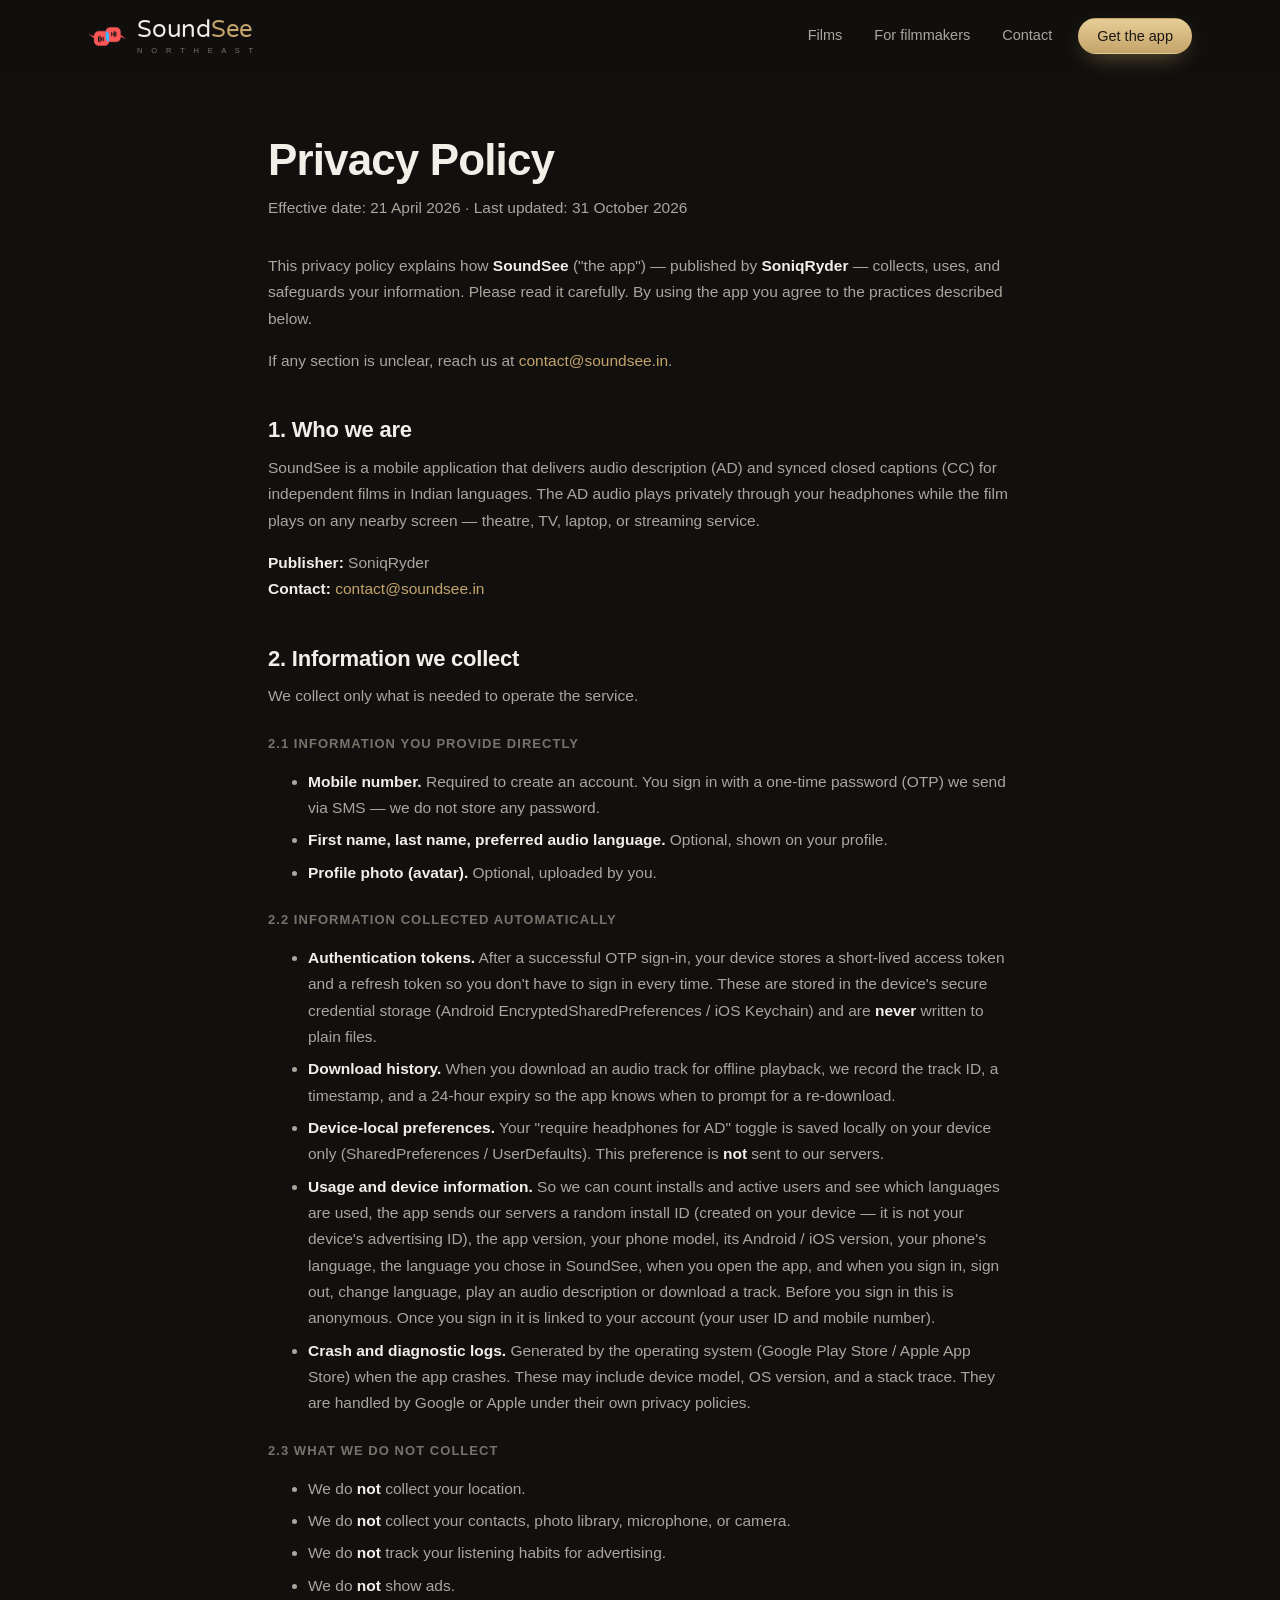
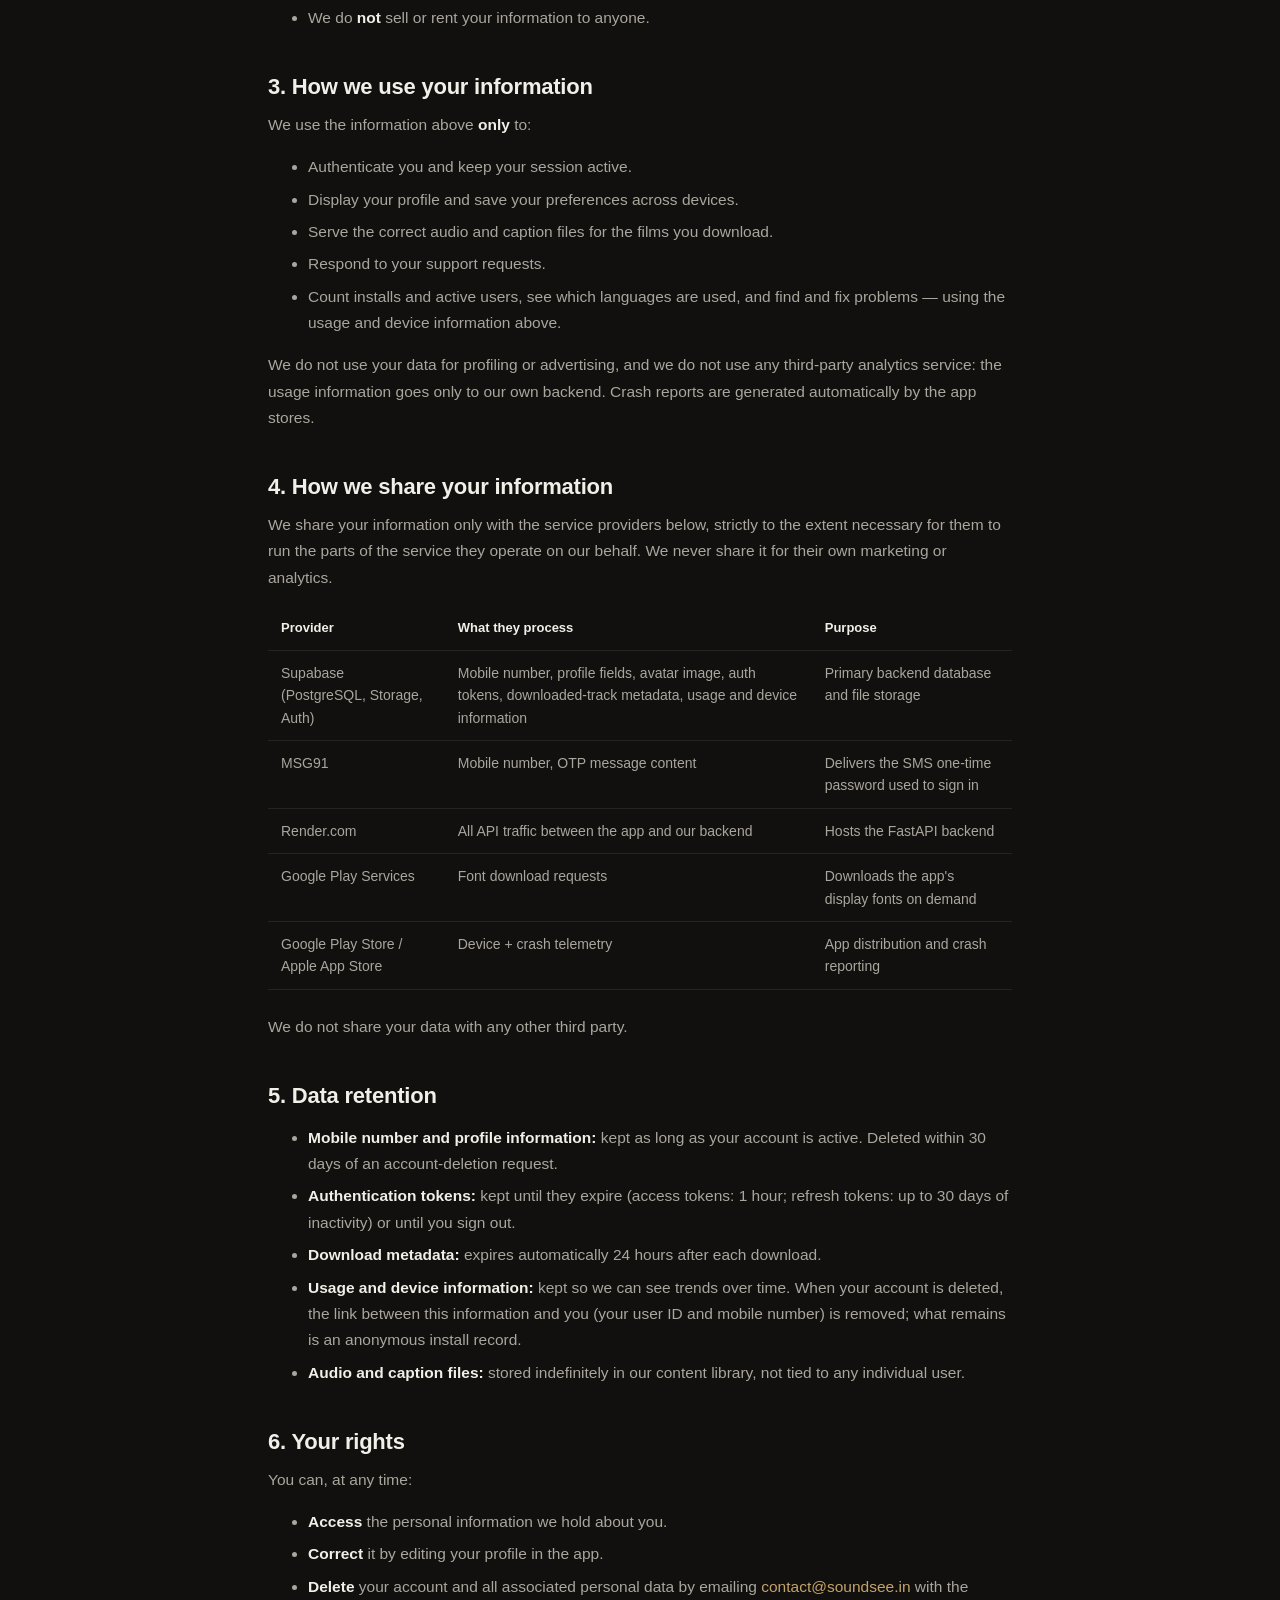
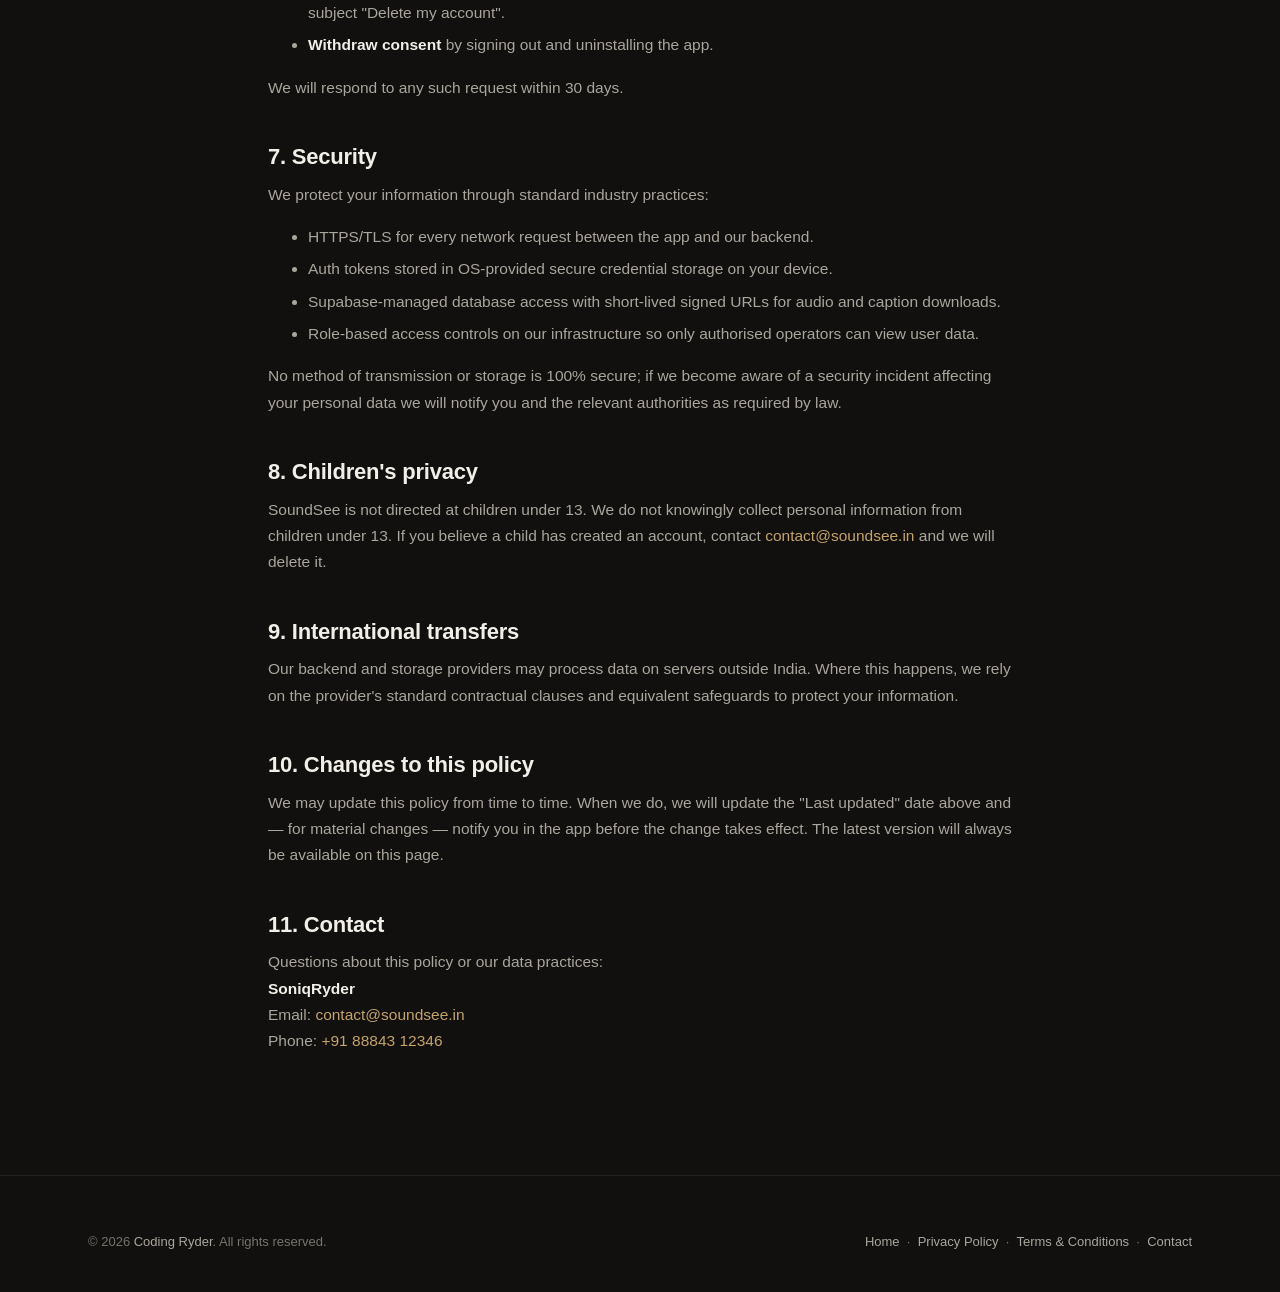
==== commit 554e19b6: "Modern redesign; add 18 November and Surjyamukhi (releasing soon) Co-Authored-By: Claude Sonnet 5.5 " ====
--- a/privacy.html
+++ b/privacy.html
@@ -18,15 +18,26 @@
   <meta name="twitter:description" content="How SoundSee collects, uses, and safeguards your information." />
   <meta name="twitter:image" content="https://soundsee.in/images/og-image.png" />
 
-  <link rel="stylesheet" href="styles.css" />
+  <link rel="icon" type="image/png" href="images/favicon-64.png" />
+  <meta name="theme-color" content="#11100f" />
+  <link rel="stylesheet" href="styles.css?v=4" />
 </head>
 <body class="legal">
   <header class="site">
     <div class="wrap">
-      <div class="brand">
-        <a class="wordmark" href="index.html"><span class="sound">Sound</span><span class="see">See</span></a>
-        <div class="brand-tag" aria-label="Northeast">N O R T H E A S T</div>
-      </div>
+      <a class="brand" href="index.html" aria-label="SoundSee — home">
+        <img class="brand-mark" src="images/logo-mark.png" alt="" width="38" height="34" />
+        <span class="brand-text">
+          <span class="wordmark"><span class="sound">Sound</span><span class="see">See</span></span>
+          <span class="brand-tag" aria-hidden="true">N O R T H E A S T</span>
+        </span>
+      </a>
+      <nav class="primary" aria-label="Main">
+        <a href="index.html#films">Films</a>
+        <a href="index.html#filmmakers">For filmmakers</a>
+        <a href="index.html#contact">Contact</a>
+        <a class="btn btn-primary btn-sm" href="index.html#get-app">Get the app</a>
+      </nav>
     </div>
   </header>
 
@@ -187,12 +198,10 @@
 
   <footer class="site">
     <div class="wrap">
-      <nav>
-        <a href="index.html">Home</a>
-        <a href="terms.html">Terms &amp; Conditions</a>
-        <a href="mailto:contact@soundsee.in">Contact</a>
-      </nav>
-      <span class="copyright">&copy; 2026 <a href="https://codingryder.com">Coding Ryder</a>. All rights reserved.</span>
+      <div class="legalbar" style="margin-top:0;padding-top:0;border-top:0">
+        <span>&copy; 2026 <a href="https://codingryder.com">Coding Ryder</a>. All rights reserved.</span>
+        <span><a href="index.html">Home</a> &nbsp;·&nbsp; <a href="privacy.html">Privacy Policy</a> &nbsp;·&nbsp; <a href="terms.html">Terms &amp; Conditions</a> &nbsp;·&nbsp; <a href="mailto:contact@soundsee.in">Contact</a></span>
+      </div>
     </div>
   </footer>
 </body>
--- a/styles.css
+++ b/styles.css
@@ -1,5 +1,6 @@
-/* SoundSee — shared site styles. Matches the app's design tokens
-   (ios/Soundsee/Core/Design/DesignTokens.swift / Android Theme.kt). */
+/* SoundSee — shared site styles.
+   Brand tokens follow the app (ios/Soundsee/Core/Design/DesignTokens.swift /
+   Android Theme.kt): warm charcoal, gold, sage, Varela Round wordmark. */
 
 @font-face {
   font-family: "Varela Round";
@@ -10,510 +11,389 @@
 }
 
 :root {
-  --bg: #262626;
-  --surface: #2c2c2c;
-  --surface-raised: #383838;
-  --text-primary: #edeae3;
-  --text-secondary: #9a9790;
-  --text-muted: #6a6763;
+  --bg: #11100f;
+  --bg-2: #171614;
+  --surface: #1d1b19;
+  --surface-2: #262421;
+  --text: #f2efe8;
+  --text-2: #aaa69d;
+  --text-3: #77736b;
   --gold: #c4a46a;
+  --gold-2: #e6cd96;
   --sage: #7aab8a;
-  --divider: rgba(255, 255, 255, 0.07);
-  --outline: rgba(255, 255, 255, 0.12);
-  --max-width: 780px;
-}
-
-* {
-  box-sizing: border-box;
-}
-
-html {
-  -webkit-text-size-adjust: 100%;
-}
-
+  --coral: #ff5a5f;
+  --sky: #38b6ff;
+  --line: rgba(255, 255, 255, 0.08);
+  --line-2: rgba(255, 255, 255, 0.15);
+  --radius: 18px;
+  --max: 1160px;
+  --font: -apple-system, BlinkMacSystemFont, "Segoe UI Variable", "Segoe UI", Roboto, "Helvetica Neue", Arial, sans-serif;
+  --display: "Varela Round", var(--font);
+}
+
+* { box-sizing: border-box; }
+html { -webkit-text-size-adjust: 100%; scroll-behavior: smooth; scroll-padding-top: 84px; }
 body {
   margin: 0;
   background: var(--bg);
-  color: var(--text-primary);
-  font-family: -apple-system, BlinkMacSystemFont, "Segoe UI", Roboto, Helvetica, Arial, sans-serif;
+  color: var(--text);
+  font-family: var(--font);
   line-height: 1.6;
   overflow-x: hidden;
-}
-
-img {
-  max-width: 100%;
-}
-
-a {
-  color: var(--gold);
-  text-decoration: none;
-}
-
-a:hover {
-  text-decoration: underline;
-}
-
-.wrap {
-  max-width: var(--max-width);
-  margin: 0 auto;
-  padding: 0 24px;
-}
+  -webkit-font-smoothing: antialiased;
+}
+img { max-width: 100%; display: block; }
+a { color: var(--gold); text-decoration: none; }
+a:hover { text-decoration: underline; }
+:focus-visible { outline: 2px solid var(--gold-2); outline-offset: 3px; border-radius: 6px; }
+
+.skip {
+  position: absolute; left: 12px; top: -60px; z-index: 100;
+  background: var(--gold); color: #1b1814; padding: 10px 16px; border-radius: 10px; font-weight: 600;
+}
+.skip:focus { top: 12px; text-decoration: none; }
+
+.wrap { max-width: var(--max); margin: 0 auto; padding: 0 28px; }
+
+/* ── Header ──────────────────────────────────────────────── */
 
 header.site {
-  border-bottom: 1px solid var(--divider);
-  padding: 22px 0;
-}
-
-header.site .wrap {
-  display: flex;
-  align-items: center;
-  justify-content: space-between;
-}
-
-.brand {
-  display: flex;
-  flex-direction: column;
-}
-
+  position: sticky; top: 0; z-index: 50;
+  background: rgba(17, 16, 15, 0.72);
+  -webkit-backdrop-filter: saturate(160%) blur(16px);
+  backdrop-filter: saturate(160%) blur(16px);
+  border-bottom: 1px solid transparent;
+  transition: border-color .25s, background .25s;
+}
+header.site.scrolled { border-color: var(--line); background: rgba(17, 16, 15, 0.88); }
+header.site .wrap { display: flex; align-items: center; justify-content: space-between; height: 72px; gap: 20px; }
+
+.brand { display: flex; align-items: center; gap: 11px; color: inherit; }
+.brand:hover { text-decoration: none; }
+.brand-mark { width: 38px; height: auto; flex: none; }
+.brand-text { display: flex; flex-direction: column; }
 .wordmark {
-  font-family: "Varela Round", -apple-system, BlinkMacSystemFont, "Segoe UI", Roboto, Helvetica, Arial, sans-serif;
-  font-size: 22px;
-  font-weight: 400;
-  letter-spacing: -0.01em;
-  line-height: 1;
-}
-
+  font-family: var(--display);
+  font-size: 24px; font-weight: 400; letter-spacing: -0.01em; line-height: 1; white-space: nowrap;
+}
+.wordmark .sound { color: var(--text); }
+.wordmark .see { color: var(--gold); }
 .brand-tag {
-  display: block;
-  font-size: 8px;
-  font-weight: 500;
-  line-height: 1;
-  text-align: justify;
-  text-align-last: justify;
-  text-transform: uppercase;
-  color: var(--text-secondary);
-  margin-top: 1px;
-}
-
-.wordmark .sound {
-  color: var(--text-primary);
-}
-
-.wordmark .see {
-  color: var(--gold);
-}
-
-nav.site-nav a {
-  color: var(--text-secondary);
-  font-size: 14px;
-  margin-left: 24px;
-}
-
-nav.site-nav a:hover {
-  color: var(--text-primary);
-}
-
-main {
-  padding: 8px 0 96px;
-}
-
-.legal main {
-  padding: 48px 0 96px;
-}
-
-h1 {
-  font-size: 34px;
-  line-height: 1.2;
+  display: block; width: 100%;
+  font-size: 7.5px; font-weight: 500; line-height: 1; margin-top: 5px;
+  text-align: justify; text-align-last: justify; text-transform: uppercase;
+  color: var(--text-3);
+}
+
+nav.primary { display: flex; align-items: center; gap: 4px; }
+nav.primary a {
+  color: var(--text-2); font-size: 14.5px; font-weight: 500; padding: 8px 14px; border-radius: 999px;
+  transition: color .15s, background .15s;
+}
+nav.primary a:hover { color: var(--text); background: rgba(255, 255, 255, 0.06); text-decoration: none; }
+nav.primary a.btn { padding: 10px 18px; margin-left: 8px; }
+nav.primary a.btn-primary, nav.primary a.btn-primary:hover { color: #1b1814; background: linear-gradient(180deg, var(--gold-2), var(--gold)); }
+
+/* ── Buttons ─────────────────────────────────────────────── */
+
+.btn {
+  display: inline-flex; align-items: center; justify-content: center; gap: 9px;
+  padding: 13px 22px; border-radius: 12px;
+  font: 600 14.5px/1 var(--font); white-space: nowrap;
+  border: 1px solid transparent; cursor: pointer;
+  transition: transform .15s, background .2s, border-color .2s, color .2s, box-shadow .2s;
+}
+.btn:hover { text-decoration: none; transform: translateY(-1px); }
+.btn-icon { width: 18px; height: 18px; flex: none; }
+.btn-primary { background: linear-gradient(180deg, var(--gold-2), var(--gold)); color: #1b1814; box-shadow: 0 8px 24px -10px rgba(196, 164, 106, .7); }
+.btn-primary:hover { box-shadow: 0 12px 30px -10px rgba(196, 164, 106, .9); }
+.btn-ghost { background: rgba(255, 255, 255, .03); border-color: var(--line-2); color: var(--text); }
+.btn-ghost:hover { border-color: var(--gold); color: var(--gold-2); }
+.btn-sm { padding: 10px 18px; font-size: 13.5px; border-radius: 999px; }
+
+/* ── Type ────────────────────────────────────────────────── */
+
+h1, h2, h3 { letter-spacing: -0.02em; }
+h1 { font-size: clamp(38px, 5.6vw, 68px); line-height: 1.04; margin: 0 0 22px; font-weight: 700; }
+h2 { font-size: clamp(28px, 3.6vw, 42px); line-height: 1.12; margin: 0 0 14px; font-weight: 700; }
+h3 { font-size: 19px; line-height: 1.3; margin: 0 0 8px; font-weight: 650; }
+p { color: var(--text-2); margin: 0 0 16px; }
+.grad {
+  background: linear-gradient(100deg, var(--gold-2) 10%, var(--gold) 55%, #b98f4c 100%);
+  -webkit-background-clip: text; background-clip: text; color: transparent;
+}
+.eyebrow {
+  display: inline-flex; align-items: center; gap: 8px;
+  font-size: 12px; font-weight: 700; letter-spacing: .14em; text-transform: uppercase; color: var(--gold);
   margin: 0 0 16px;
-  letter-spacing: -0.01em;
-}
-
-.legal h1 {
-  font-size: 30px;
-}
-
-h2 {
-  font-size: 19px;
-  margin: 40px 0 12px;
-  color: var(--text-primary);
-}
-
-h3 {
-  font-size: 15px;
-  margin: 24px 0 8px;
-  color: var(--text-secondary);
-  text-transform: uppercase;
-  letter-spacing: 0.04em;
-}
-
-p {
-  color: var(--text-secondary);
-  margin: 0 0 16px;
-}
-
-.legal p, .legal li {
-  color: var(--text-secondary);
-  font-size: 15px;
-}
-
-.lede {
-  font-size: 18px;
-  color: var(--text-secondary);
-  max-width: 560px;
-  margin: 0 0 36px;
-}
-
-.meta {
-  color: var(--text-muted);
-  font-size: 13px;
-  margin-bottom: 32px;
-}
-
-.hero {
-  padding: 0 0 8px;
-}
-
-.cta-row {
-  display: flex;
-  gap: 12px;
-  flex-wrap: wrap;
-  margin: 8px 0 8px;
-}
-
-.btn {
-  display: inline-flex;
-  align-items: center;
-  justify-content: center;
-  gap: 8px;
-  padding: 13px 22px;
-  border-radius: 10px;
-  font-size: 14.5px;
-  font-weight: 600;
-  white-space: nowrap;
-  border: 1px solid transparent;
-}
-
-.btn-icon {
-  width: 18px;
-  height: 18px;
-  flex: none;
-  vertical-align: middle;
-}
-
-.btn-primary {
-  background: var(--gold);
-  color: #262626;
-}
-
-.btn-primary:hover {
-  background: #d3b57e;
-  text-decoration: none;
-}
-
-.btn-secondary {
-  background: transparent;
-  border-color: var(--outline);
-  color: var(--text-primary);
-}
-
-.btn-secondary:hover {
-  border-color: var(--gold);
-  color: var(--gold);
-  text-decoration: none;
-}
-
-.steps {
-  display: grid;
-  gap: 16px;
-  margin: 24px 0 8px;
-}
-
-.step {
-  display: flex;
-  gap: 16px;
-  padding: 18px;
-  background: var(--surface);
-  border: 1px solid var(--divider);
-  border-radius: 12px;
-}
-
+}
+.eyebrow::before { content: ""; width: 22px; height: 1.5px; background: var(--gold); }
+.lede { font-size: clamp(17px, 1.5vw, 20px); line-height: 1.6; max-width: 540px; margin: 0 0 32px; }
+
+section.block { padding: 104px 0; position: relative; }
+.head { max-width: 680px; margin: 0 0 52px; }
+.head.center { margin-left: auto; margin-right: auto; text-align: center; }
+.head.center .eyebrow { justify-content: center; }
+.head p { font-size: 18px; margin: 0; }
+
+/* ── Hero ────────────────────────────────────────────────── */
+
+.hero { position: relative; padding: 72px 0 96px; overflow: hidden; }
+.hero::before {
+  content: ""; position: absolute; inset: -20% -10% auto 35%; height: 120%;
+  background:
+    radial-gradient(40% 40% at 60% 38%, rgba(196, 164, 106, .22), transparent 70%),
+    radial-gradient(28% 30% at 82% 60%, rgba(56, 182, 255, .10), transparent 70%),
+    radial-gradient(30% 30% at 40% 70%, rgba(255, 90, 95, .08), transparent 70%);
+  pointer-events: none;
+}
+.hero::after {
+  content: ""; position: absolute; inset: 0; pointer-events: none; opacity: .5;
+  background-image: radial-gradient(rgba(255, 255, 255, .06) 1px, transparent 1px);
+  background-size: 26px 26px;
+  -webkit-mask-image: radial-gradient(70% 70% at 70% 30%, #000, transparent 75%);
+  mask-image: radial-gradient(70% 70% at 70% 30%, #000, transparent 75%);
+}
+.hero .wrap { position: relative; z-index: 1; }
+.hero-grid { display: grid; grid-template-columns: 1.1fr .9fr; gap: 56px; align-items: center; }
+
+.pill {
+  display: inline-flex; align-items: center; gap: 10px;
+  padding: 7px 14px 7px 10px; border-radius: 999px;
+  background: rgba(255, 255, 255, .04); border: 1px solid var(--line-2);
+  font-size: 13px; font-weight: 500; color: var(--text-2); margin-bottom: 26px;
+}
+.pill .dot { width: 8px; height: 8px; border-radius: 50%; background: var(--sage); box-shadow: 0 0 0 0 rgba(122, 171, 138, .6); animation: ping 2.4s infinite; }
+@keyframes ping { 70% { box-shadow: 0 0 0 9px rgba(122, 171, 138, 0); } 100% { box-shadow: 0 0 0 0 rgba(122, 171, 138, 0); } }
+
+.cta-row { display: flex; gap: 12px; flex-wrap: wrap; margin-bottom: 36px; }
+.trust { display: flex; flex-wrap: wrap; gap: 10px 28px; padding-top: 28px; border-top: 1px solid var(--line); }
+.trust div { font-size: 13.5px; color: var(--text-2); display: flex; align-items: center; gap: 9px; }
+.trust svg { width: 17px; height: 17px; color: var(--gold); flex: none; }
+
+.stage { position: relative; display: grid; place-items: center; min-height: 560px; }
+.stage .phone { width: min(300px, 70vw); position: relative; z-index: 2; }
+.phone {
+  padding: 11px; background: linear-gradient(155deg, #3d3b38, #151413);
+  border-radius: 44px; border: 1px solid var(--line-2);
+  box-shadow: 0 50px 90px -30px rgba(0, 0, 0, .85), 0 0 0 1px rgba(0, 0, 0, .6), inset 0 1px 0 rgba(255, 255, 255, .12);
+}
+.phone img { width: 100%; height: auto; aspect-ratio: 322 / 700; object-fit: cover; border-radius: 34px; background: #000; }
+.ring { position: absolute; border-radius: 50%; border: 1px solid rgba(196, 164, 106, .18); left: 50%; top: 50%; transform: translate(-50%, -50%); pointer-events: none; }
+.ring.r1 { width: 400px; height: 400px; } .ring.r2 { width: 560px; height: 560px; border-color: rgba(196, 164, 106, .1); } .ring.r3 { width: 720px; height: 720px; border-color: rgba(196, 164, 106, .05); }
+
+.float {
+  position: absolute; z-index: 3; display: flex; align-items: center; gap: 12px;
+  padding: 12px 16px; border-radius: 16px;
+  background: rgba(32, 30, 28, .82); border: 1px solid var(--line-2);
+  -webkit-backdrop-filter: blur(14px); backdrop-filter: blur(14px);
+  box-shadow: 0 24px 50px -20px rgba(0, 0, 0, .7);
+  font-size: 13px; line-height: 1.3; animation: bob 7s ease-in-out infinite;
+}
+.float b { display: block; color: var(--text); font-weight: 600; font-size: 13.5px; }
+.float span { color: var(--text-3); font-size: 12px; }
+.float.f1 { left: -4%; bottom: 20%; }
+.float.f2 { right: -2%; top: 12%; animation-delay: -3.5s; }
+.float .ico { width: 36px; height: 36px; border-radius: 10px; display: grid; place-items: center; flex: none; background: rgba(196, 164, 106, .16); color: var(--gold-2); }
+.float .ico svg { width: 18px; height: 18px; }
+.float .ico.sage { background: rgba(122, 171, 138, .16); color: var(--sage); }
+@keyframes bob { 50% { transform: translateY(-9px); } }
+
+.bars { display: inline-flex; align-items: flex-end; gap: 2.5px; height: 18px; }
+.bars i { width: 3px; border-radius: 2px; background: currentColor; animation: eq 1.1s ease-in-out infinite; }
+.bars i:nth-child(1) { height: 40%; animation-delay: -.2s; } .bars i:nth-child(2) { height: 90%; animation-delay: -.5s; }
+.bars i:nth-child(3) { height: 60%; animation-delay: -.8s; } .bars i:nth-child(4) { height: 100%; animation-delay: -.1s; }
+.bars i:nth-child(5) { height: 50%; animation-delay: -.6s; }
+@keyframes eq { 50% { transform: scaleY(.35); } }
+.bars i { transform-origin: bottom; }
+
+/* ── Films ───────────────────────────────────────────────── */
+
+.films { background: linear-gradient(180deg, var(--bg), var(--bg-2) 40%, var(--bg)); }
+.featured { display: grid; grid-template-columns: 1fr 1fr; gap: 24px; margin-bottom: 56px; }
+.feature {
+  display: grid; grid-template-columns: 42% 1fr; gap: 0;
+  background: linear-gradient(160deg, var(--surface-2), var(--surface));
+  border: 1px solid var(--line); border-radius: 24px; overflow: hidden;
+  transition: transform .3s, border-color .3s, box-shadow .3s;
+}
+.feature:hover { transform: translateY(-4px); border-color: rgba(196, 164, 106, .35); box-shadow: 0 30px 60px -30px rgba(0, 0, 0, .8); }
+.feature .art { position: relative; background: #000; }
+.feature .art img { width: 100%; height: 100%; object-fit: cover; aspect-ratio: 2 / 3; }
+.feature .body { padding: 28px 26px 26px; display: flex; flex-direction: column; }
+.badge {
+  align-self: flex-start; display: inline-flex; align-items: center; gap: 8px;
+  font-size: 11.5px; font-weight: 700; letter-spacing: .1em; text-transform: uppercase;
+  padding: 6px 12px; border-radius: 999px; margin-bottom: 16px;
+}
+.badge.live { background: rgba(122, 171, 138, .14); color: var(--sage); border: 1px solid rgba(122, 171, 138, .3); }
+.badge.soon { background: rgba(196, 164, 106, .12); color: var(--gold-2); border: 1px solid rgba(196, 164, 106, .3); }
+.badge .dot { width: 7px; height: 7px; border-radius: 50%; background: currentColor; }
+.feature h3 { font-size: 28px; letter-spacing: -0.02em; margin-bottom: 6px; }
+.feature .sub { color: var(--text-3); font-size: 14px; margin: 0 0 18px; }
+.feature p { font-size: 15px; }
+.tags { display: flex; flex-wrap: wrap; gap: 8px; margin-top: auto; padding-top: 8px; }
+.tag { font-size: 12.5px; font-weight: 500; padding: 6px 12px; border-radius: 999px; background: rgba(255, 255, 255, .05); border: 1px solid var(--line); color: var(--text-2); }
+
+.subhead { display: flex; align-items: baseline; justify-content: space-between; gap: 16px; margin: 0 0 22px; }
+.subhead h3 { margin: 0; font-size: 15px; letter-spacing: .1em; text-transform: uppercase; color: var(--text-3); font-weight: 600; }
+.grid-films { display: grid; grid-template-columns: repeat(4, 1fr); gap: 22px; }
+.film { position: relative; }
+.film .poster { position: relative; border-radius: 16px; overflow: hidden; border: 1px solid var(--line); background: var(--surface); aspect-ratio: 2 / 3; transition: transform .3s, border-color .3s, box-shadow .3s; }
+.film:hover .poster { transform: translateY(-5px); border-color: rgba(196, 164, 106, .35); box-shadow: 0 26px 50px -26px rgba(0, 0, 0, .9); }
+.film .poster img { width: 100%; height: 100%; object-fit: cover; }
+.film h4 { margin: 14px 0 3px; font-size: 16px; font-weight: 600; letter-spacing: -0.01em; }
+.film p { margin: 0; font-size: 13.5px; color: var(--text-3); }
+
+/* ── Features ────────────────────────────────────────────── */
+
+.cards { display: grid; grid-template-columns: repeat(4, 1fr); gap: 18px; }
+.card {
+  background: var(--surface); border: 1px solid var(--line); border-radius: var(--radius); padding: 28px 24px;
+  transition: border-color .3s, transform .3s, background .3s;
+}
+.card:hover { border-color: rgba(196, 164, 106, .3); transform: translateY(-3px); background: var(--surface-2); }
+.card .ico { width: 46px; height: 46px; border-radius: 13px; display: grid; place-items: center; margin-bottom: 20px; background: rgba(196, 164, 106, .13); color: var(--gold-2); }
+.card .ico svg { width: 22px; height: 22px; }
+.card p { font-size: 15px; margin: 0; }
+
+/* ── How it works ────────────────────────────────────────── */
+
+.how { background: var(--bg-2); border-top: 1px solid var(--line); border-bottom: 1px solid var(--line); }
+.how-grid { display: grid; grid-template-columns: .8fr 1.2fr; gap: 72px; align-items: center; }
+.how .stage { min-height: 0; }
+.how .phone { width: min(270px, 70vw); }
+.steps { display: grid; gap: 0; counter-reset: s; }
+.step { display: grid; grid-template-columns: 56px 1fr; gap: 20px; padding: 26px 0; border-top: 1px solid var(--line); }
+.step:first-child { border-top: 0; padding-top: 0; }
 .step-num {
-  flex: none;
-  width: 28px;
-  height: 28px;
-  border-radius: 8px;
-  background: rgba(196, 164, 106, 0.15);
-  color: var(--gold);
-  display: flex;
-  align-items: center;
-  justify-content: center;
-  font-size: 13px;
-  font-weight: 700;
-}
-
-.step p {
-  margin: 0;
-  color: var(--text-secondary);
-  font-size: 14.5px;
-}
-
-.section-label {
-  color: var(--text-muted);
-  font-size: 12px;
-  font-weight: 600;
-  text-transform: uppercase;
-  letter-spacing: 0.08em;
-  margin: 0 0 14px;
-}
-
-.chip-row {
-  display: flex;
-  flex-wrap: wrap;
-  gap: 8px;
-  margin-bottom: 8px;
-}
-
-.chip {
-  padding: 6px 13px;
-  border-radius: 50px;
-  border: 1px solid var(--outline);
-  color: var(--sage);
-  font-size: 13px;
-}
-
-.panel {
-  background: var(--surface);
-  border: 1px solid var(--divider);
-  border-radius: 14px;
-  padding: 24px;
-  margin: 24px 0;
-}
-
-.panel h2 {
-  margin-top: 0;
-}
-
-.table-scroll {
-  overflow-x: auto;
-  -webkit-overflow-scrolling: touch;
-  margin: 16px 0 24px;
-}
-
-table {
-  width: 100%;
-  border-collapse: collapse;
-  margin: 0;
-  font-size: 14px;
-}
-
-th, td {
-  text-align: left;
-  padding: 10px 12px;
-  border-bottom: 1px solid var(--divider);
-  color: var(--text-secondary);
-  vertical-align: top;
-}
-
-th {
-  color: var(--text-primary);
-  font-weight: 600;
-  font-size: 13px;
-}
-
-@media (max-width: 640px) {
-  .table-scroll table {
-    min-width: 560px;
-  }
-}
-
-hr {
-  border: none;
-  border-top: 1px solid var(--divider);
-  margin: 32px 0;
-}
-
-footer.site {
-  border-top: 1px solid var(--divider);
-  padding: 28px 0 40px;
-}
-
-footer.site .wrap {
-  display: flex;
-  flex-wrap: wrap;
-  gap: 8px 24px;
-  align-items: center;
-  justify-content: space-between;
-}
-
-footer.site nav {
-  display: flex;
-  flex-wrap: wrap;
-}
-
-footer.site nav a {
-  color: var(--text-secondary);
-  font-size: 13.5px;
-  margin-right: 20px;
-}
-
-footer.site nav a:hover {
-  color: var(--text-primary);
-}
-
-.copyright {
-  color: var(--text-muted);
-  font-size: 13px;
-}
-
-/* ── Hero layout with phone mockup ─────────────────────────── */
-
-.hero-grid {
-  display: grid;
-  grid-template-columns: 1.05fr 0.95fr;
-  gap: 40px;
-  align-items: start;
-}
-
-.hero-copy {
-  padding-top: 40px;
-}
-
-.hero-copy .lede {
-  max-width: 460px;
-}
-
-.phone-frame {
-  position: relative;
-  width: 100%;
-  max-width: 260px;
-  margin: 20px 0 0 auto;
-  padding: 12px;
-  background: linear-gradient(160deg, #3a3a3a, #1a1a1a);
-  border-radius: 38px;
-  border: 1px solid var(--outline);
-  box-shadow: 0 30px 60px -20px rgba(0, 0, 0, 0.6);
-}
-
-.phone-frame img {
-  display: block;
-  width: 100%;
-  height: auto;
-  aspect-ratio: 322 / 700;
-  object-fit: cover;
-  border-radius: 28px;
-  border: 1px solid rgba(255, 255, 255, 0.06);
-}
-
-/* ── Showcase row: screenshot + copy pairing ───────────────── */
-
-.showcase {
-  display: grid;
-  grid-template-columns: 0.85fr 1.15fr;
-  gap: 40px;
-  align-items: center;
-  margin: 16px 0;
-}
-
-.showcase.reverse .showcase-copy {
-  order: 2;
-}
-
-.showcase.reverse .phone-frame {
-  order: 1;
-}
-
-.showcase-copy h2 {
-  margin-top: 0;
-}
-
-.showcase .phone-frame {
-  max-width: 220px;
-}
-
-/* ── Poster strip ───────────────────────────────────────────── */
-
-.poster-strip {
-  display: flex;
-  gap: 14px;
-  overflow-x: auto;
-  padding: 4px 4px 14px;
-  margin: 0 -4px;
-  scroll-snap-type: x proximity;
-}
-
-.poster-strip::-webkit-scrollbar {
-  height: 6px;
-}
-
-.poster-strip::-webkit-scrollbar-thumb {
-  background: var(--outline);
-  border-radius: 3px;
-}
-
-.poster-card {
-  flex: none;
-  width: 132px;
-  scroll-snap-align: start;
-}
-
-.poster-card img {
-  width: 132px;
-  height: 190px;
-  object-fit: cover;
-  border-radius: 10px;
-  border: 1px solid var(--divider);
-  display: block;
-  background: var(--surface);
-}
-
-.poster-card .poster-title {
-  margin-top: 8px;
-  font-size: 12.5px;
-  color: var(--text-secondary);
-  line-height: 1.3;
-}
-
+  width: 44px; height: 44px; border-radius: 50%; display: grid; place-items: center;
+  font: 700 16px/1 var(--font); color: var(--gold-2); border: 1px solid rgba(196, 164, 106, .4); background: rgba(196, 164, 106, .08);
+}
+.step h3 { margin-bottom: 6px; }
+.step p { margin: 0; font-size: 16px; }
+
+/* ── Filmmakers ──────────────────────────────────────────── */
+
+.plans { display: grid; grid-template-columns: repeat(3, 1fr); gap: 20px; }
+.plan { display: flex; flex-direction: column; background: var(--surface); border: 1px solid var(--line); border-radius: 22px; padding: 32px 28px; position: relative; }
+.plan.pop { background: linear-gradient(170deg, #2b2720, var(--surface) 70%); border-color: rgba(196, 164, 106, .45); box-shadow: 0 30px 70px -40px rgba(196, 164, 106, .5); }
+.plan .flag { position: absolute; top: -12px; left: 28px; background: linear-gradient(180deg, var(--gold-2), var(--gold)); color: #1b1814; font: 700 11px/1 var(--font); letter-spacing: .1em; text-transform: uppercase; padding: 7px 12px; border-radius: 999px; }
+.plan h3 { font-size: 22px; margin-bottom: 8px; }
+.plan > p { font-size: 15px; margin-bottom: 22px; }
+.plan ul { list-style: none; padding: 0; margin: auto 0 0; display: grid; gap: 11px; }
+.plan li { display: flex; gap: 11px; font-size: 14.5px; color: var(--text-2); }
+.plan li svg { width: 18px; height: 18px; color: var(--sage); flex: none; margin-top: 3px; }
+
+.proof {
+  margin-top: 28px; display: grid; grid-template-columns: auto 1fr; gap: 24px; align-items: center;
+  background: var(--surface); border: 1px solid var(--line); border-radius: 22px; padding: 26px 30px;
+}
+.proof .shield { width: 56px; height: 56px; border-radius: 16px; display: grid; place-items: center; background: rgba(122, 171, 138, .13); color: var(--sage); }
+.proof .shield svg { width: 28px; height: 28px; }
+.proof h3 { margin-bottom: 4px; font-size: 18px; }
+.proof p { margin: 0; font-size: 15px; }
+
+.process { display: grid; grid-template-columns: repeat(4, 1fr); gap: 0; margin-top: 64px; position: relative; }
+.process::before { content: ""; position: absolute; left: 22px; right: 22px; top: 22px; height: 1px; background: linear-gradient(90deg, rgba(196, 164, 106, .5), rgba(196, 164, 106, .1)); }
+.pstep { position: relative; padding-right: 24px; }
+.pstep .step-num { margin-bottom: 18px; background: var(--bg); position: relative; }
+.pstep h3 { font-size: 17px; }
+.pstep p { font-size: 14.5px; margin: 0; }
+
+/* ── Languages ───────────────────────────────────────────── */
+
+.langs { display: flex; flex-wrap: wrap; gap: 10px; justify-content: center; max-width: 820px; margin: 0 auto; }
+.lang { padding: 10px 20px; border-radius: 999px; border: 1px solid var(--line-2); color: var(--text-2); font-size: 15px; background: rgba(255, 255, 255, .02); }
+.lang.on { color: #1b1814; background: linear-gradient(180deg, var(--gold-2), var(--gold)); border-color: transparent; font-weight: 600; }
+
+/* ── CTA ─────────────────────────────────────────────────── */
+
+.cta {
+  position: relative; overflow: hidden; text-align: center;
+  border: 1px solid rgba(196, 164, 106, .3); border-radius: 32px; padding: 80px 32px;
+  background:
+    radial-gradient(60% 90% at 50% 0%, rgba(196, 164, 106, .20), transparent 70%),
+    linear-gradient(180deg, var(--surface-2), var(--surface));
+}
+.cta h2 { max-width: 640px; margin-left: auto; margin-right: auto; }
+.cta p { max-width: 560px; margin: 0 auto 32px; font-size: 18px; }
+.cta .cta-row { justify-content: center; margin-bottom: 22px; }
+.cta .alt { font-size: 14.5px; color: var(--text-3); margin: 0; }
+.cta .alt a { color: var(--text-2); }
+
+/* ── Footer ──────────────────────────────────────────────── */
+
+footer.site { border-top: 1px solid var(--line); padding: 56px 0 40px; background: var(--bg); }
+.foot { display: grid; grid-template-columns: 1.4fr 1fr 1fr 1.1fr; gap: 40px; }
+.foot .brand { margin-bottom: 14px; }
+.foot p { font-size: 14px; max-width: 320px; color: var(--text-3); margin: 0; }
+.foot h4 { margin: 0 0 14px; font-size: 12px; letter-spacing: .12em; text-transform: uppercase; color: var(--text-3); font-weight: 600; }
+.foot ul { list-style: none; margin: 0; padding: 0; display: grid; gap: 10px; }
+.foot li a { color: var(--text-2); font-size: 14.5px; }
+.foot li a:hover { color: var(--text); }
+.legalbar { margin-top: 44px; padding-top: 24px; border-top: 1px solid var(--line); display: flex; flex-wrap: wrap; gap: 8px 24px; justify-content: space-between; color: var(--text-3); font-size: 13px; }
+.legalbar a { color: var(--text-2); }
+
+/* ── Scroll reveal (only when JS is on) ──────────────────── */
+
+.js .reveal { opacity: 0; transform: translateY(22px); transition: opacity .7s ease, transform .7s ease; transition-delay: var(--d, 0s); }
+.js .reveal.in { opacity: 1; transform: none; }
+
+/* ── Legal pages (privacy / terms) ───────────────────────── */
+
+.legal main { padding: 64px 0 104px; }
+.legal main .wrap { max-width: 800px; }
+.legal h1 { font-size: clamp(32px, 4.5vw, 44px); margin-bottom: 12px; }
+.legal h2 { font-size: 22px; margin: 44px 0 12px; letter-spacing: -0.01em; }
+.legal h3 { font-size: 13px; margin: 26px 0 8px; color: var(--text-3); text-transform: uppercase; letter-spacing: .08em; }
+.legal p, .legal li { color: var(--text-2); font-size: 15.5px; line-height: 1.7; }
+.legal li { margin-bottom: 6px; }
+.legal strong { color: var(--text); }
+.meta { color: var(--text-3); font-size: 13.5px; margin-bottom: 32px; }
+hr { border: none; border-top: 1px solid var(--line); margin: 36px 0; }
+.table-scroll { overflow-x: auto; -webkit-overflow-scrolling: touch; margin: 16px 0 24px; }
+table { width: 100%; border-collapse: collapse; margin: 0; font-size: 14px; }
+th, td { text-align: left; padding: 11px 13px; border-bottom: 1px solid var(--line); color: var(--text-2); vertical-align: top; }
+th { color: var(--text); font-weight: 600; font-size: 13px; }
+
+/* ── Responsive ──────────────────────────────────────────── */
+
+@media (max-width: 1020px) {
+  .hero-grid { grid-template-columns: 1fr; gap: 24px; }
+  .hero { padding-top: 40px; }
+  .stage { min-height: 500px; margin-top: 8px; }
+  .ring.r3 { display: none; }
+  .featured { grid-template-columns: 1fr; }
+  .cards { grid-template-columns: 1fr 1fr; }
+  .how-grid { grid-template-columns: 1fr; gap: 40px; }
+  .how .stage { order: 2; }
+  .plans { grid-template-columns: 1fr; max-width: 560px; margin: 0 auto; }
+  .process { grid-template-columns: 1fr 1fr; gap: 36px 0; }
+  .process::before { display: none; }
+  .grid-films { grid-template-columns: repeat(2, 1fr); }
+  .foot { grid-template-columns: 1fr 1fr; }
+}
 @media (max-width: 720px) {
-  .hero-grid {
-    grid-template-columns: 1fr;
-  }
-  .hero-grid .phone-frame {
-    order: -1;
-    max-width: 220px;
-    margin: 20px auto 0;
-  }
-  .showcase, .showcase.reverse {
-    grid-template-columns: 1fr;
-  }
-  .showcase .showcase-copy,
-  .showcase.reverse .showcase-copy {
-    order: 2;
-  }
-  .showcase .phone-frame,
-  .showcase.reverse .phone-frame {
-    order: 1;
-    max-width: 200px;
-    margin: 0 auto;
-  }
-}
-
-@media (max-width: 560px) {
-  .wrap { padding: 0 18px; }
-  h1 { font-size: 28px; }
-  .legal h1 { font-size: 25px; }
-  h2 { font-size: 17px; margin: 30px 0 10px; }
-  main { padding: 40px 0 64px; }
-  .legal main { padding: 32px 0 64px; }
-  .lede { font-size: 16px; }
-  .panel { padding: 18px; }
-  nav.site-nav a { margin-left: 14px; font-size: 13px; }
-  footer.site .wrap { flex-direction: column; align-items: center; text-align: center; }
-  footer.site nav { gap: 6px 16px; justify-content: center; }
-  footer.site nav a { margin-right: 0; }
-}
-
-@media (max-width: 380px) {
-  h1 { font-size: 25px; }
-  .wordmark { font-size: 19px; }
-  .btn { padding: 12px 18px; font-size: 14px; }
-}
+  .wrap { padding: 0 20px; }
+  section.block { padding: 72px 0; }
+  header.site .wrap { height: 64px; }
+  nav.primary a:not(.btn) { display: none; }
+  .brand-mark { width: 32px; } .wordmark { font-size: 21px; }
+  .float.f1 { left: 0; bottom: 14%; } .float.f2 { right: 0; top: 6%; }
+  .float { padding: 10px 13px; }
+  .feature { grid-template-columns: 1fr; }
+  .feature .art img { aspect-ratio: 16 / 11; object-position: top; }
+  .cards { grid-template-columns: 1fr; }
+  .proof { grid-template-columns: 1fr; padding: 24px; }
+  .process { grid-template-columns: 1fr; }
+  .grid-films { gap: 16px; }
+  .cta { padding: 56px 22px; border-radius: 26px; }
+  .foot { grid-template-columns: 1fr; gap: 30px; }
+  .cta-row .btn { flex: 1 1 100%; }
+}
+@media (prefers-reduced-motion: reduce) {
+  html { scroll-behavior: auto; }
+  *, *::before, *::after { animation: none !important; transition: none !important; }
+  .js .reveal { opacity: 1; transform: none; }
+}
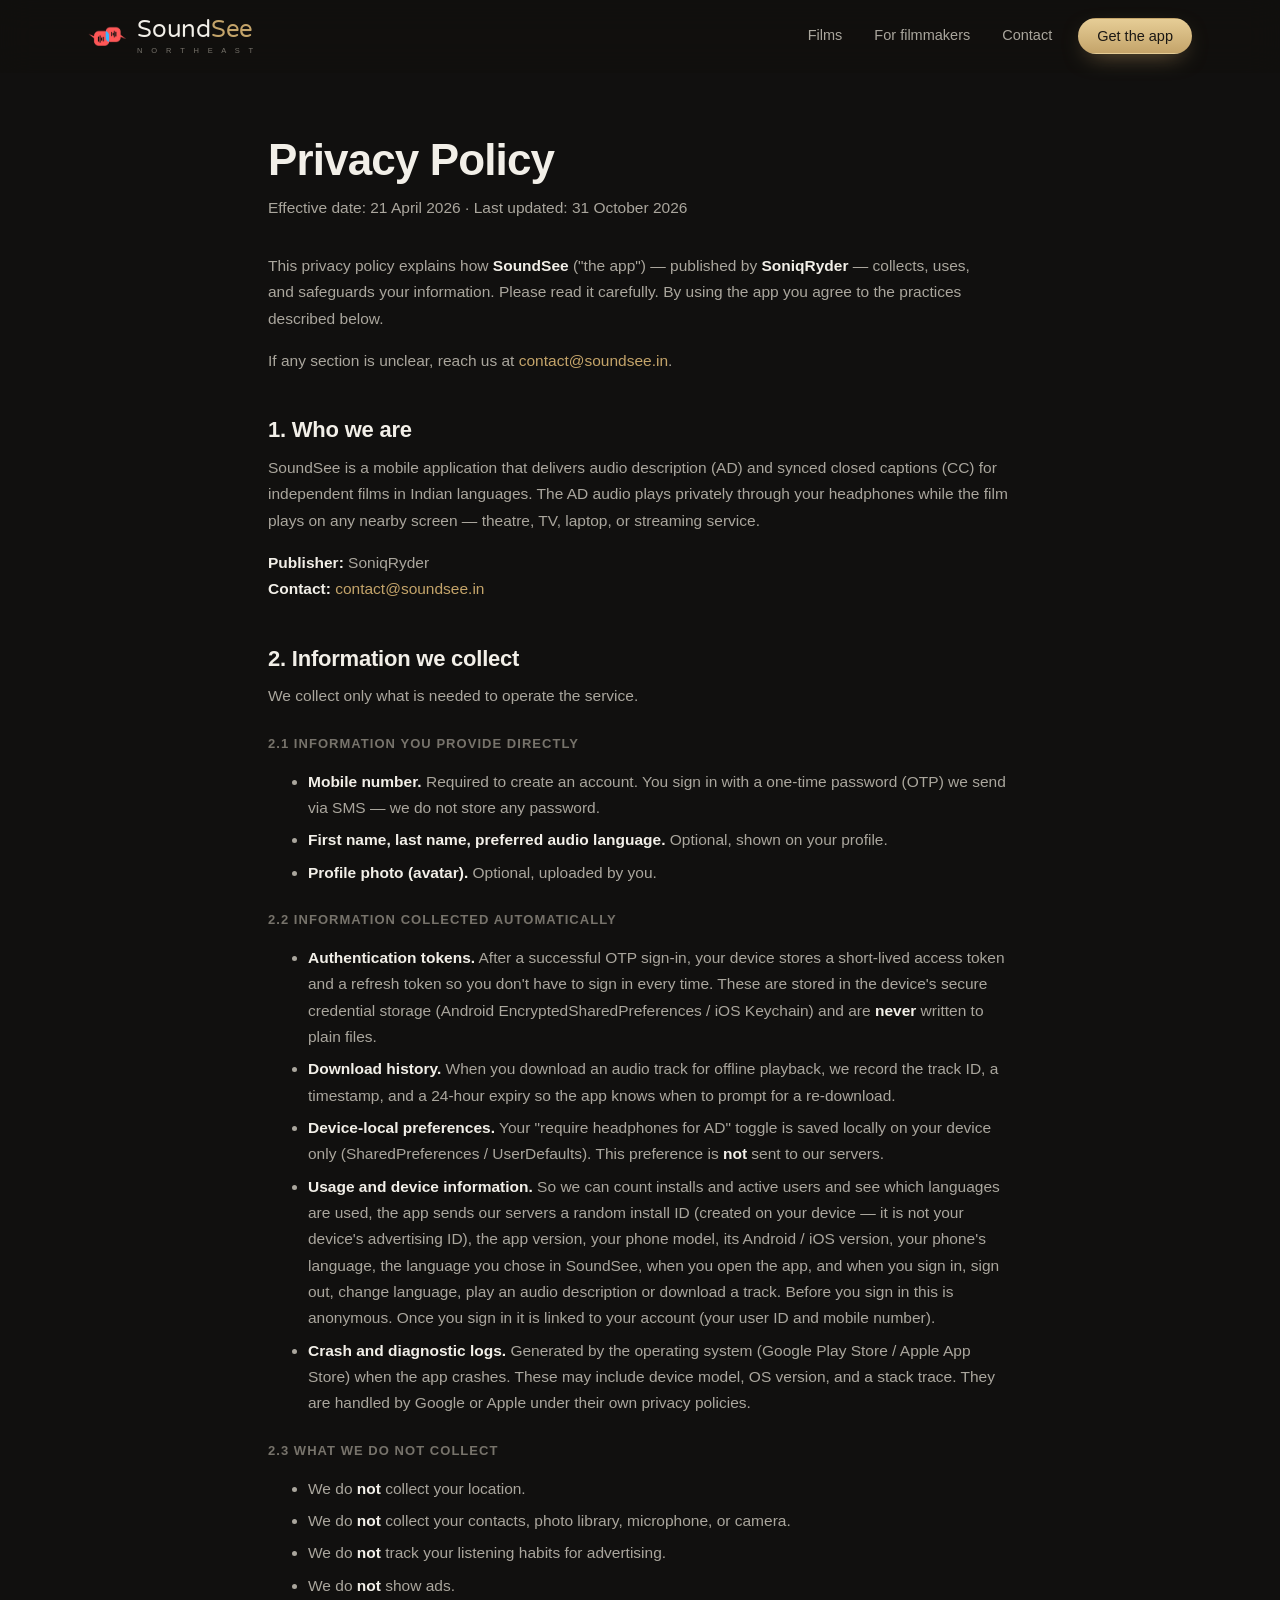
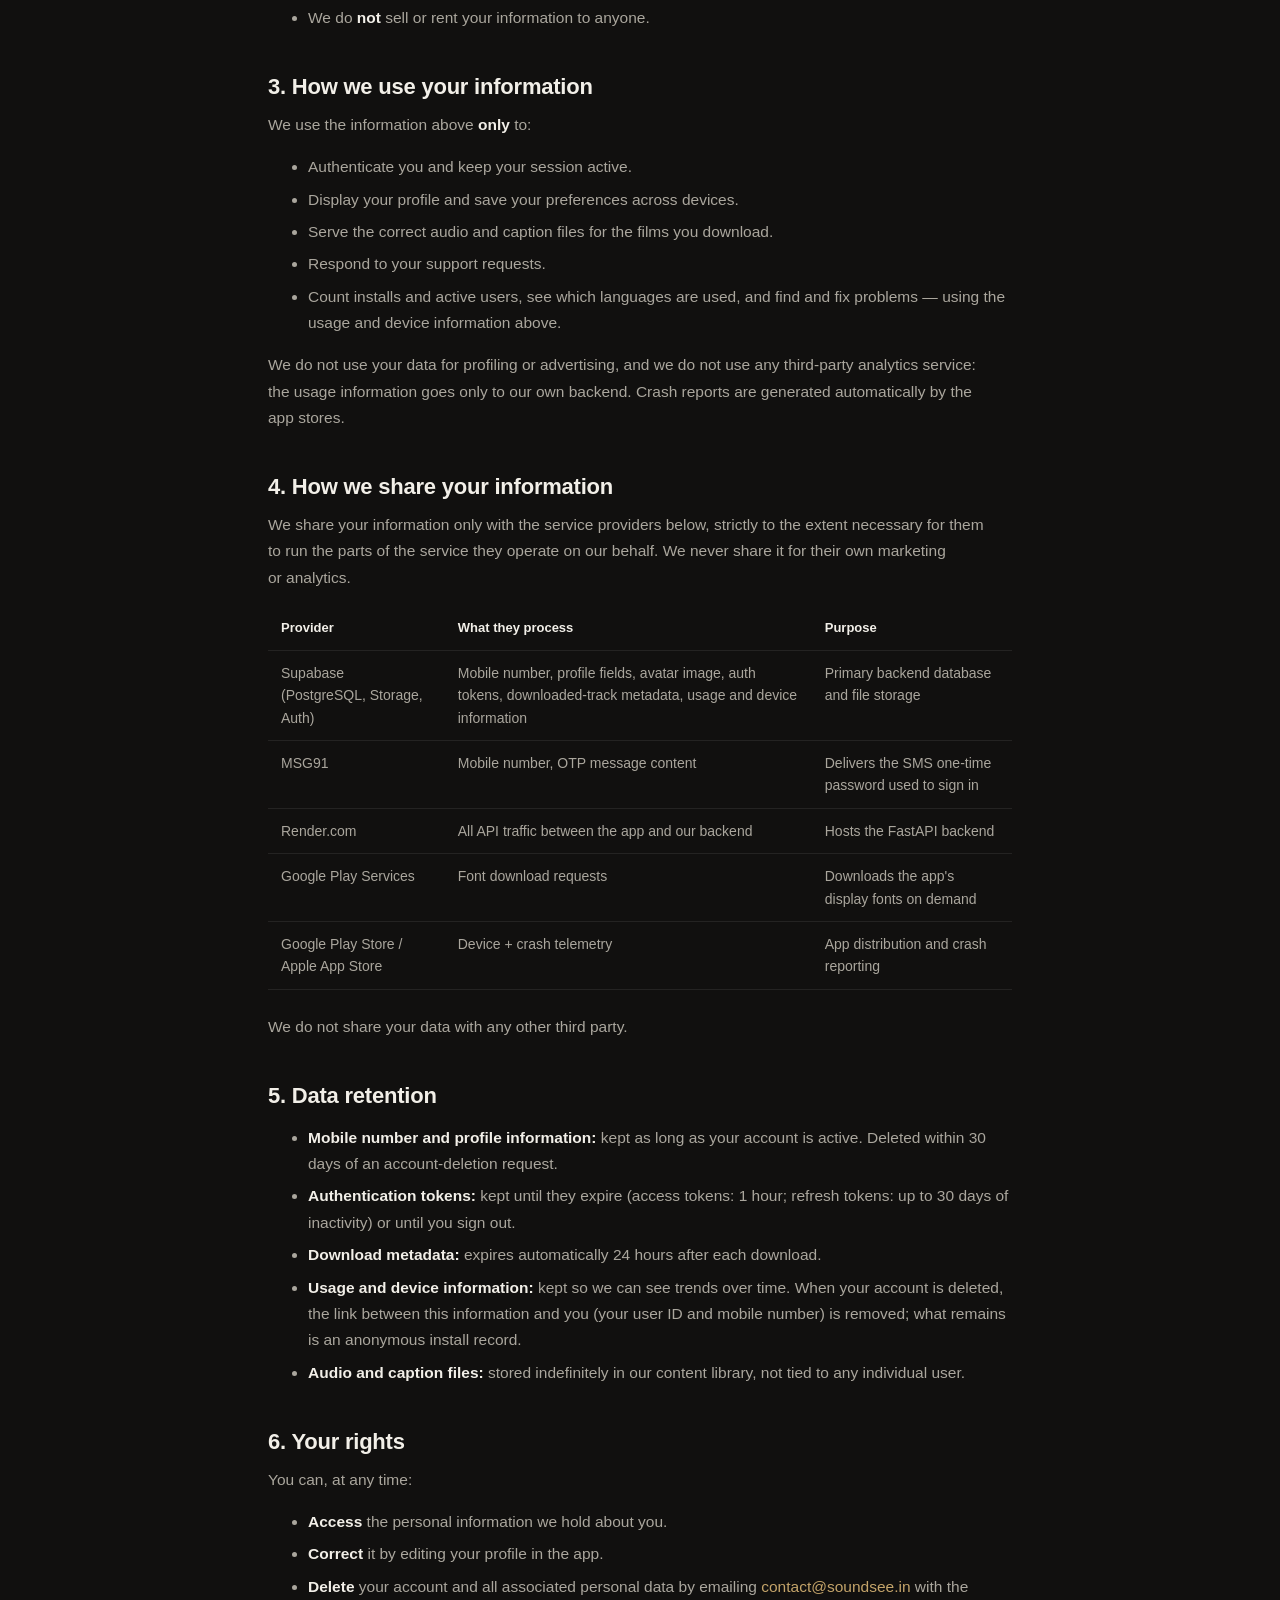
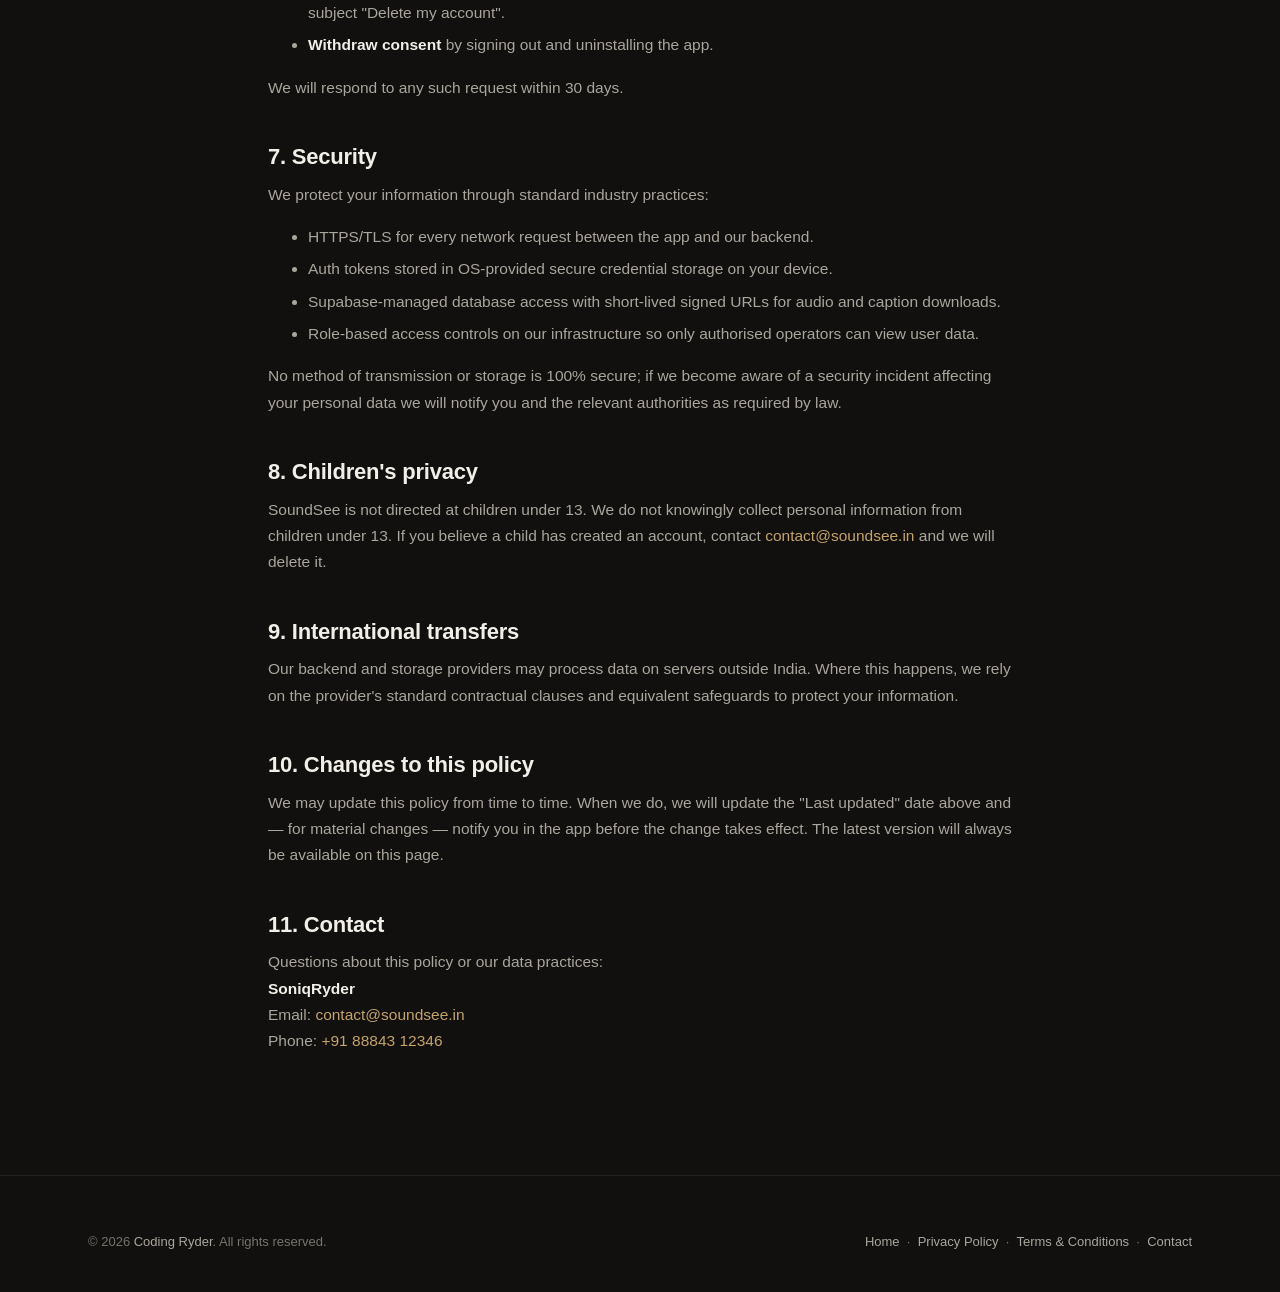
==== commit 83f08f4c: "Centre CTA note, balance text wrapping, drop dash before section labels Co-Authored-By: Claude Sonne" ====
--- a/privacy.html
+++ b/privacy.html
@@ -20,7 +20,7 @@
 
   <link rel="icon" type="image/png" href="images/favicon-64.png" />
   <meta name="theme-color" content="#11100f" />
-  <link rel="stylesheet" href="styles.css?v=4" />
+  <link rel="stylesheet" href="styles.css?v=5" />
 </head>
 <body class="legal">
   <header class="site">
--- a/styles.css
+++ b/styles.css
@@ -113,7 +113,9 @@
 
 /* ── Type ────────────────────────────────────────────────── */
 
-h1, h2, h3 { letter-spacing: -0.02em; }
+h1, h2, h3 { letter-spacing: -0.02em; text-wrap: balance; }
+p { text-wrap: pretty; }
+.head.center p, .cta p { text-wrap: balance; }
 h1 { font-size: clamp(38px, 5.6vw, 68px); line-height: 1.04; margin: 0 0 22px; font-weight: 700; }
 h2 { font-size: clamp(28px, 3.6vw, 42px); line-height: 1.12; margin: 0 0 14px; font-weight: 700; }
 h3 { font-size: 19px; line-height: 1.3; margin: 0 0 8px; font-weight: 650; }
@@ -127,7 +129,6 @@
   font-size: 12px; font-weight: 700; letter-spacing: .14em; text-transform: uppercase; color: var(--gold);
   margin: 0 0 16px;
 }
-.eyebrow::before { content: ""; width: 22px; height: 1.5px; background: var(--gold); }
 .lede { font-size: clamp(17px, 1.5vw, 20px); line-height: 1.6; max-width: 540px; margin: 0 0 32px; }
 
 section.block { padding: 104px 0; position: relative; }
@@ -319,7 +320,7 @@
 .cta h2 { max-width: 640px; margin-left: auto; margin-right: auto; }
 .cta p { max-width: 560px; margin: 0 auto 32px; font-size: 18px; }
 .cta .cta-row { justify-content: center; margin-bottom: 22px; }
-.cta .alt { font-size: 14.5px; color: var(--text-3); margin: 0; }
+.cta .alt { font-size: 14.5px; color: var(--text-3); margin: 0 auto; max-width: none; }
 .cta .alt a { color: var(--text-2); }
 
 /* ── Footer ──────────────────────────────────────────────── */
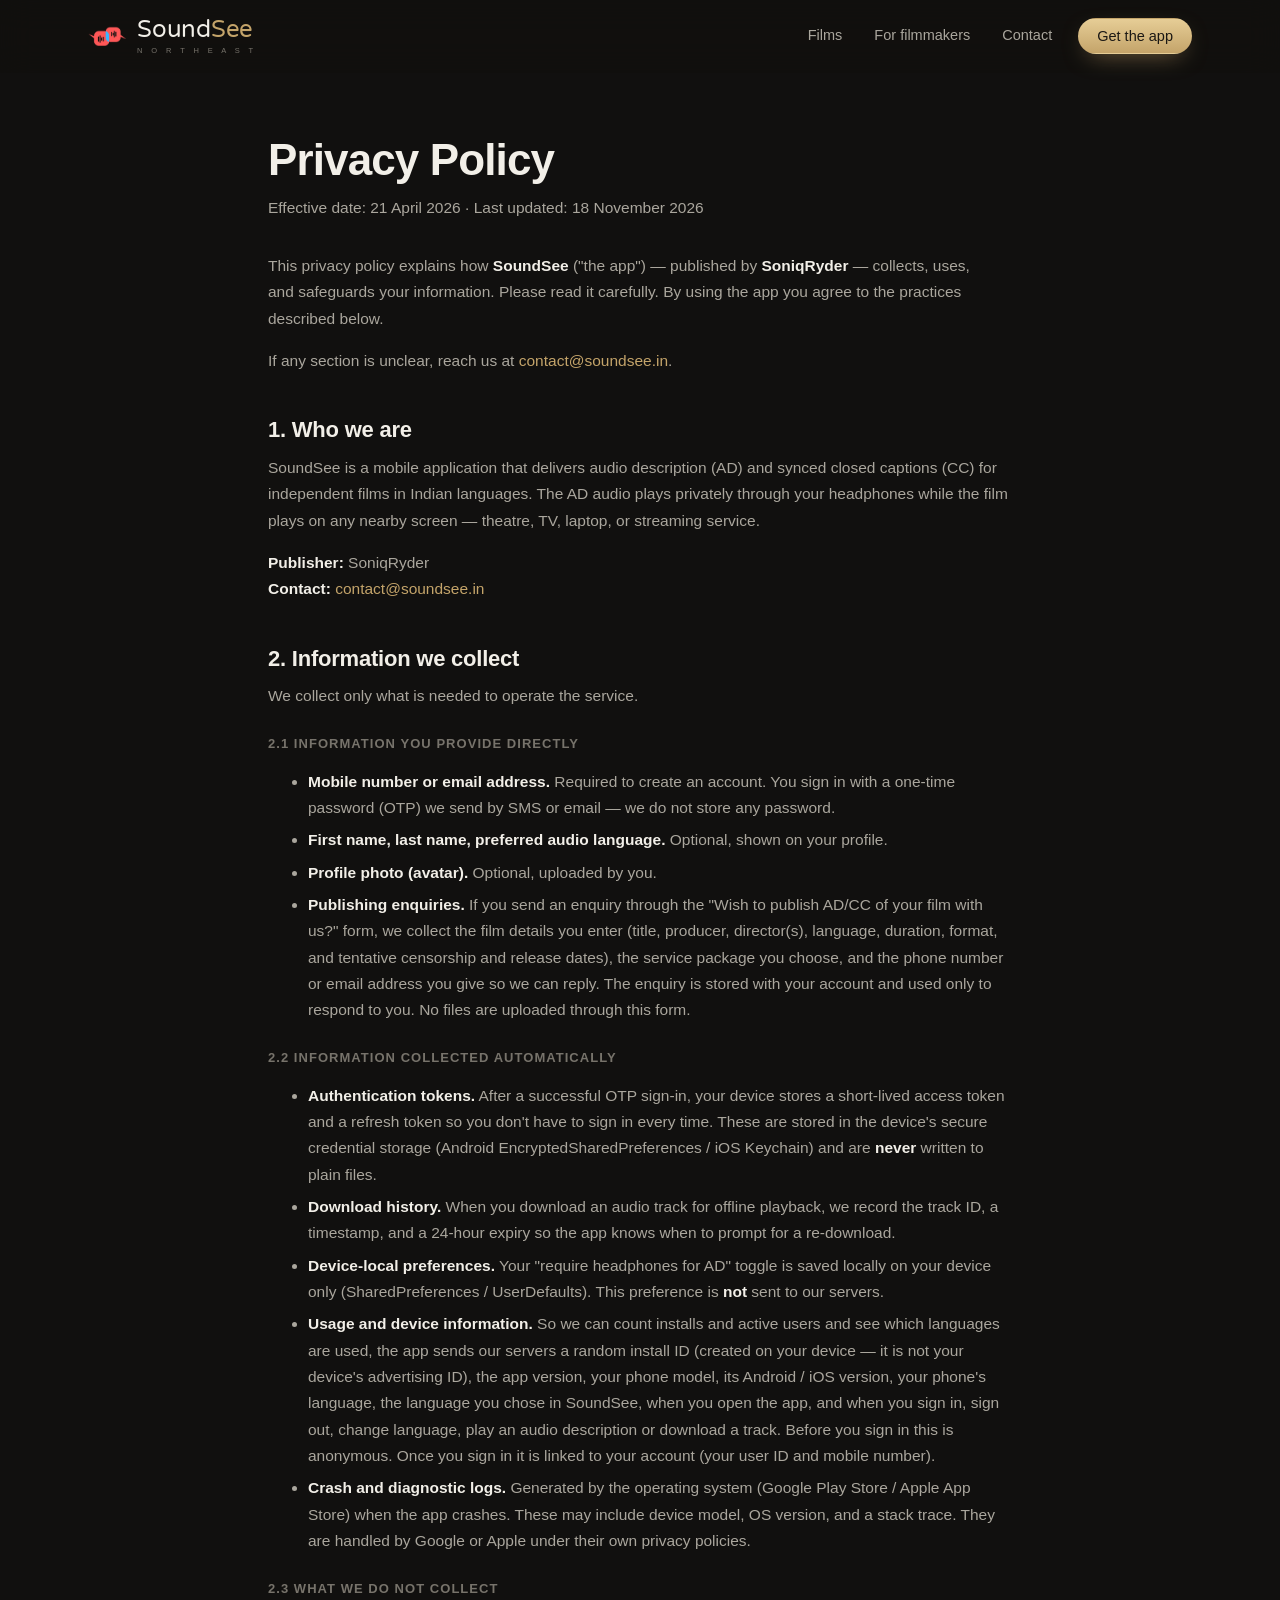
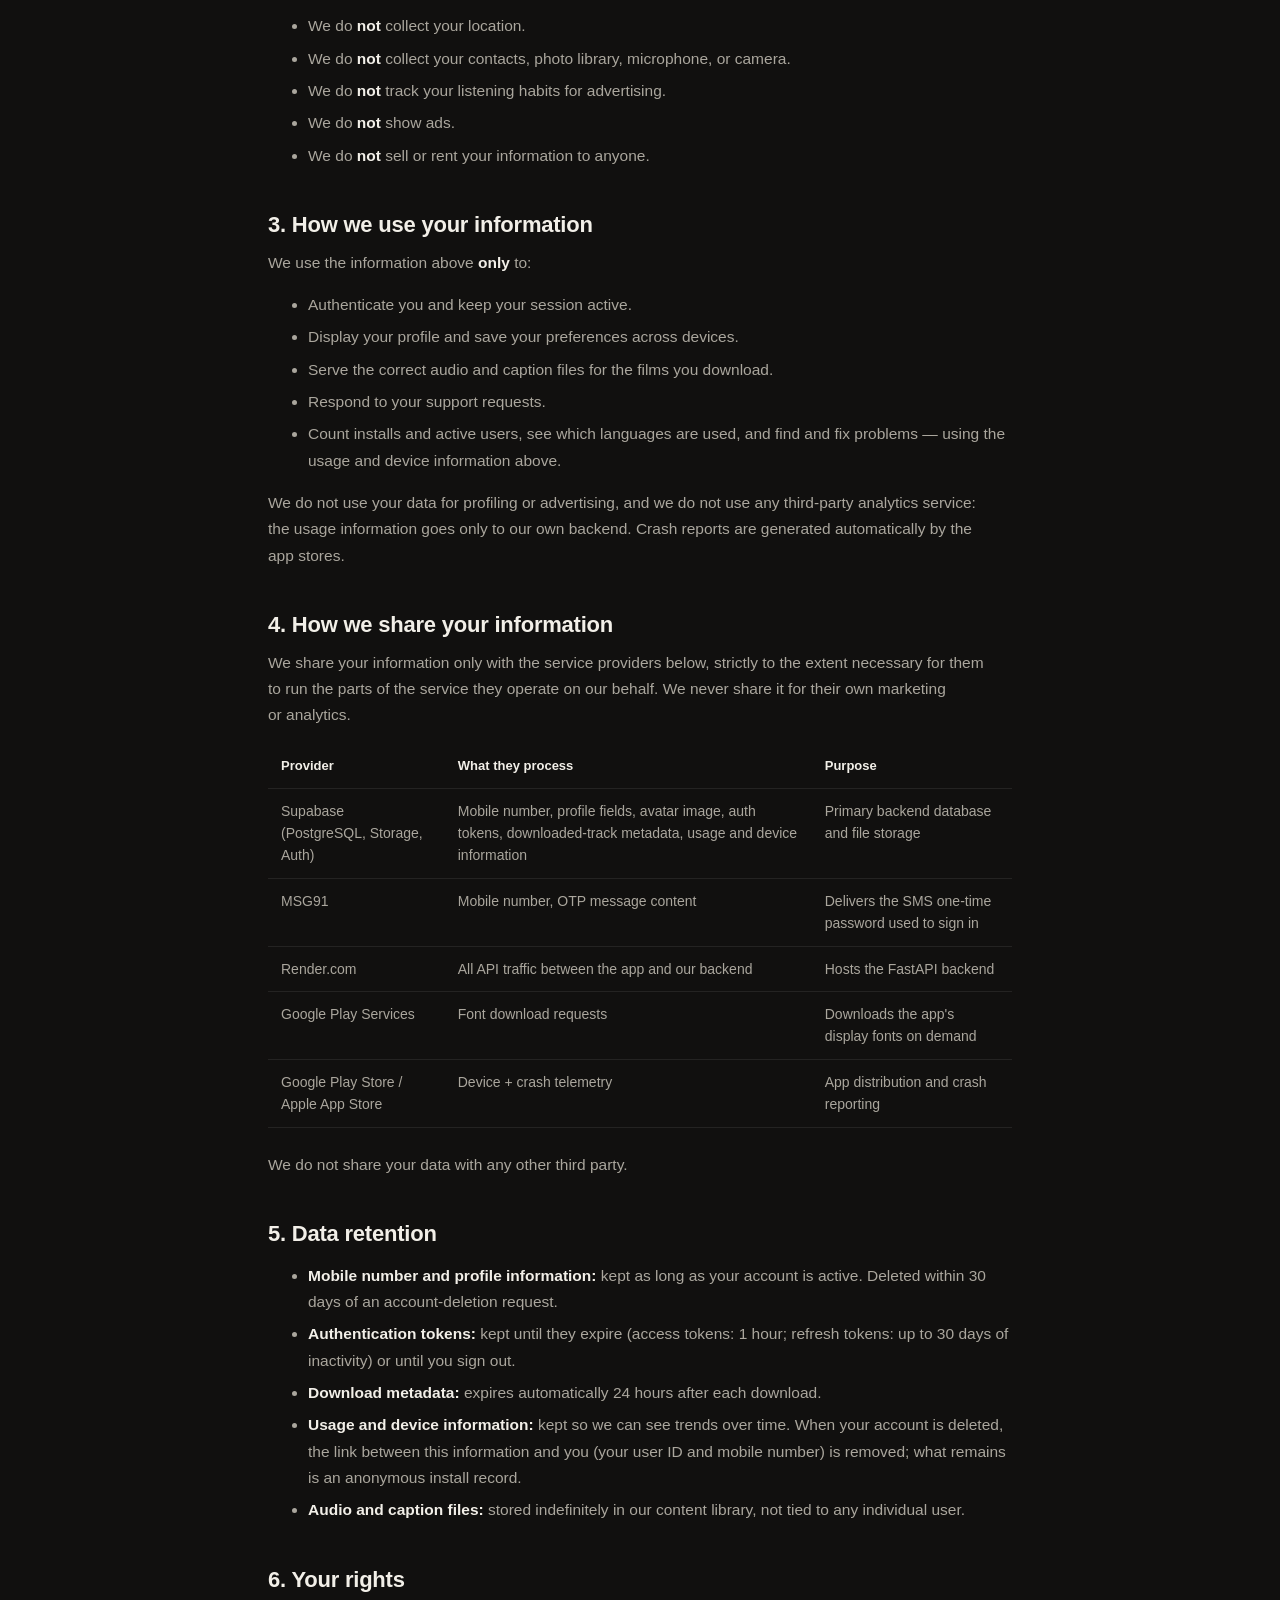
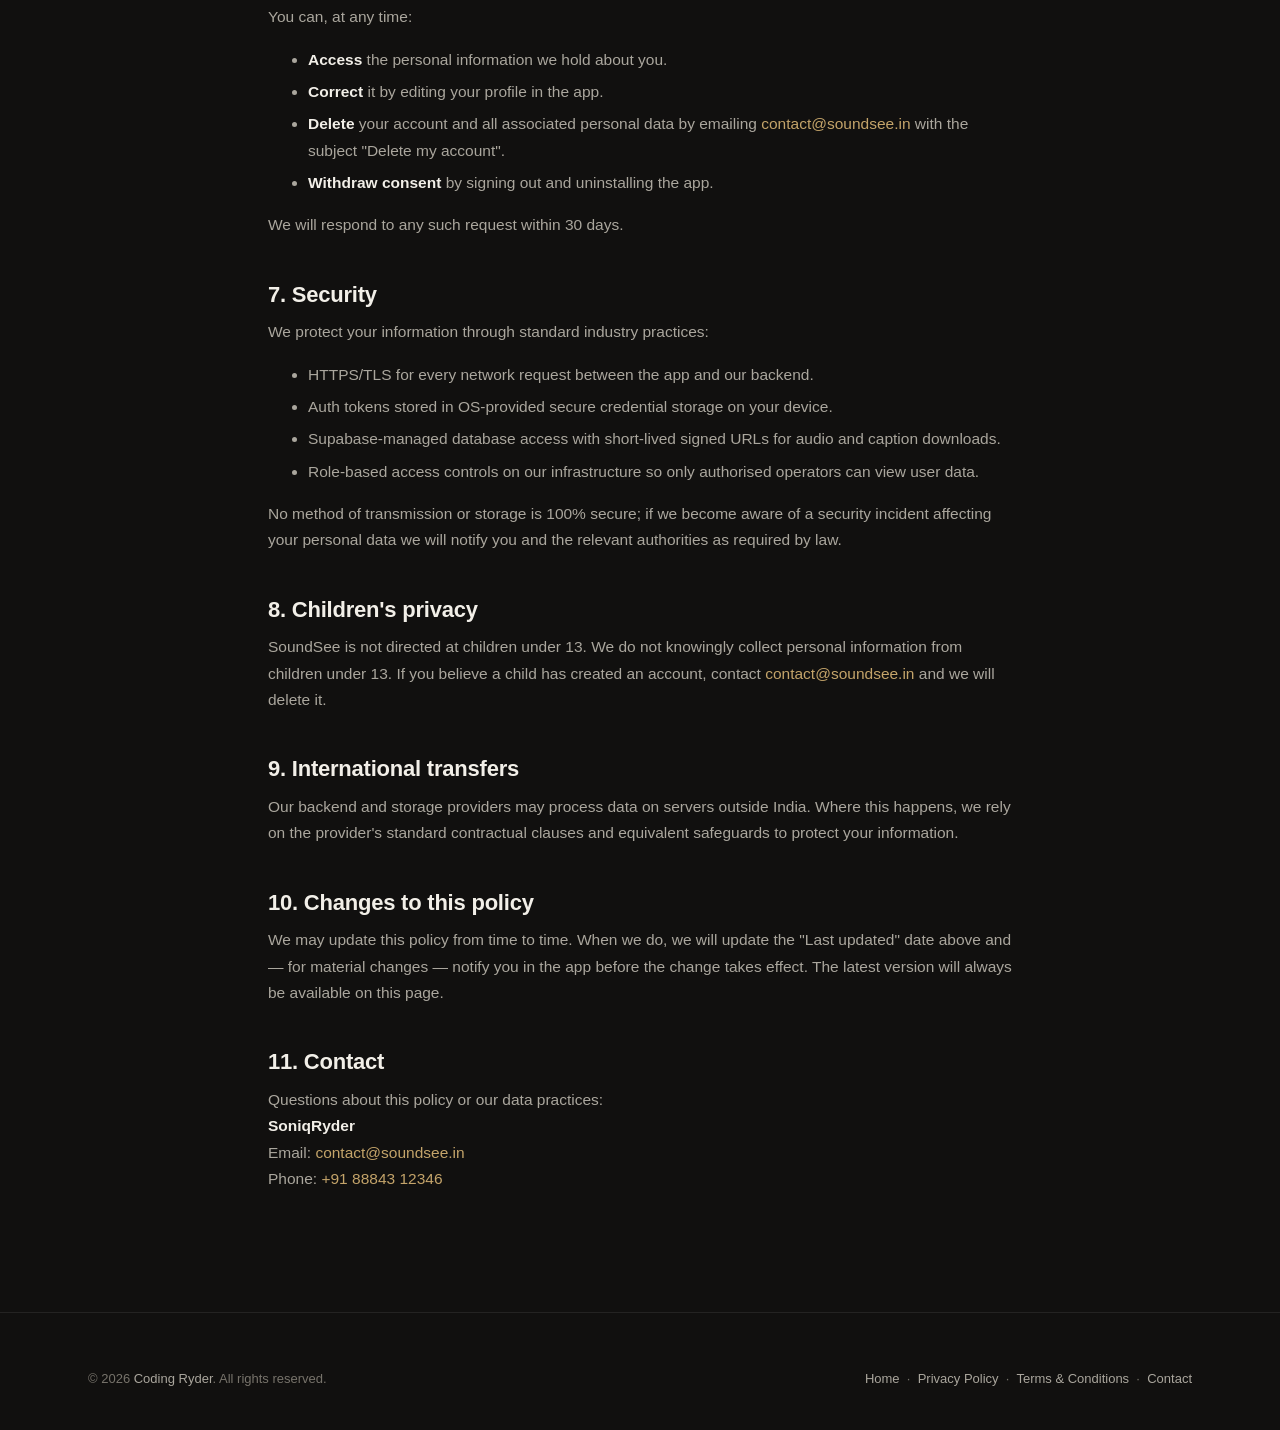
==== commit 9a0e53fd: "Privacy policy: email sign-in and publishing enquiries Co-Authored-By: Claude Sonnet 5.5 <noreply@an" ====
--- a/privacy.html
+++ b/privacy.html
@@ -44,7 +44,7 @@
   <main>
     <div class="wrap">
       <h1>Privacy Policy</h1>
-      <p class="meta">Effective date: 21 April 2026 · Last updated: 31 October 2026</p>
+      <p class="meta">Effective date: 21 April 2026 · Last updated: 18 November 2026</p>
 
       <p>
         This privacy policy explains how <strong>SoundSee</strong> ("the app") —
@@ -75,9 +75,10 @@
 
       <h3>2.1 Information you provide directly</h3>
       <ul>
-        <li><strong>Mobile number.</strong> Required to create an account. You sign in with a one-time password (OTP) we send via SMS — we do not store any password.</li>
+        <li><strong>Mobile number or email address.</strong> Required to create an account. You sign in with a one-time password (OTP) we send by SMS or email — we do not store any password.</li>
         <li><strong>First name, last name, preferred audio language.</strong> Optional, shown on your profile.</li>
         <li><strong>Profile photo (avatar).</strong> Optional, uploaded by you.</li>
+        <li><strong>Publishing enquiries.</strong> If you send an enquiry through the "Wish to publish AD/CC of your film with us?" form, we collect the film details you enter (title, producer, director(s), language, duration, format, and tentative censorship and release dates), the service package you choose, and the phone number or email address you give so we can reply. The enquiry is stored with your account and used only to respond to you. No files are uploaded through this form.</li>
       </ul>
 
       <h3>2.2 Information collected automatically</h3>
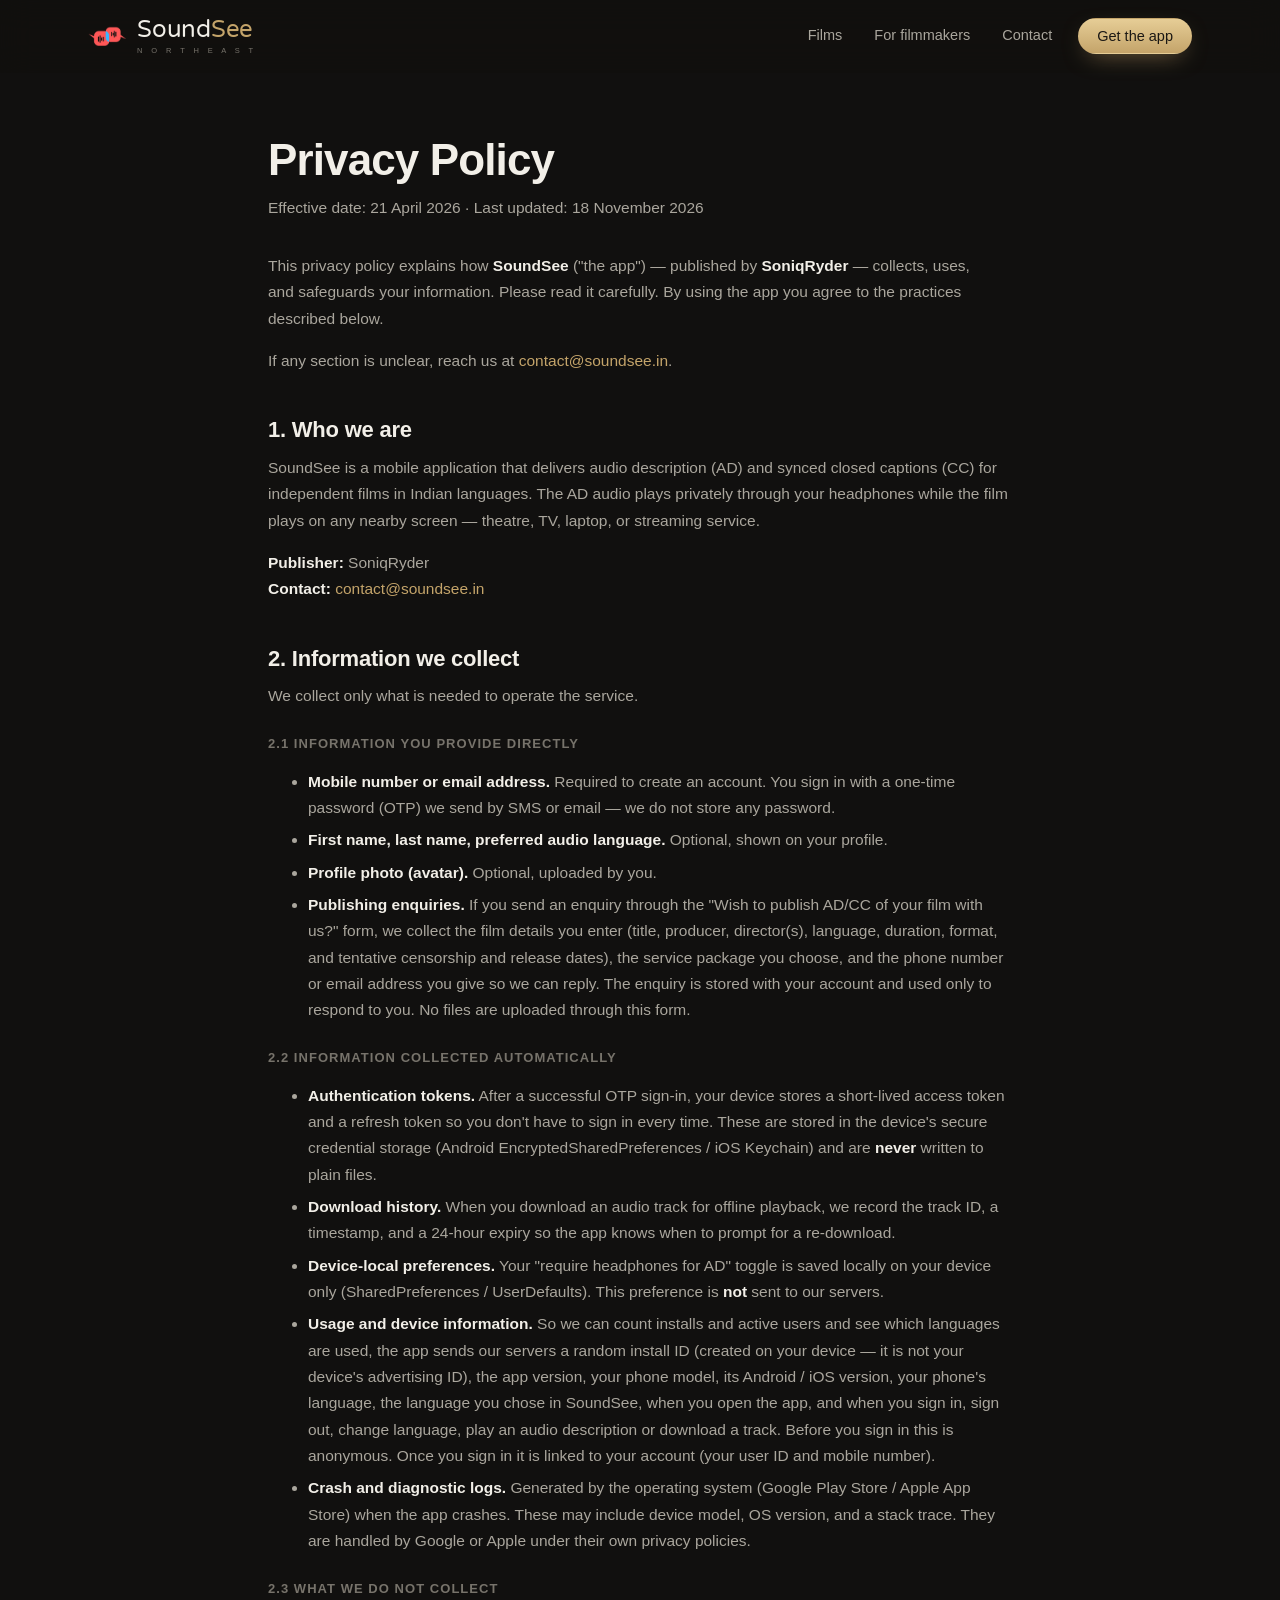
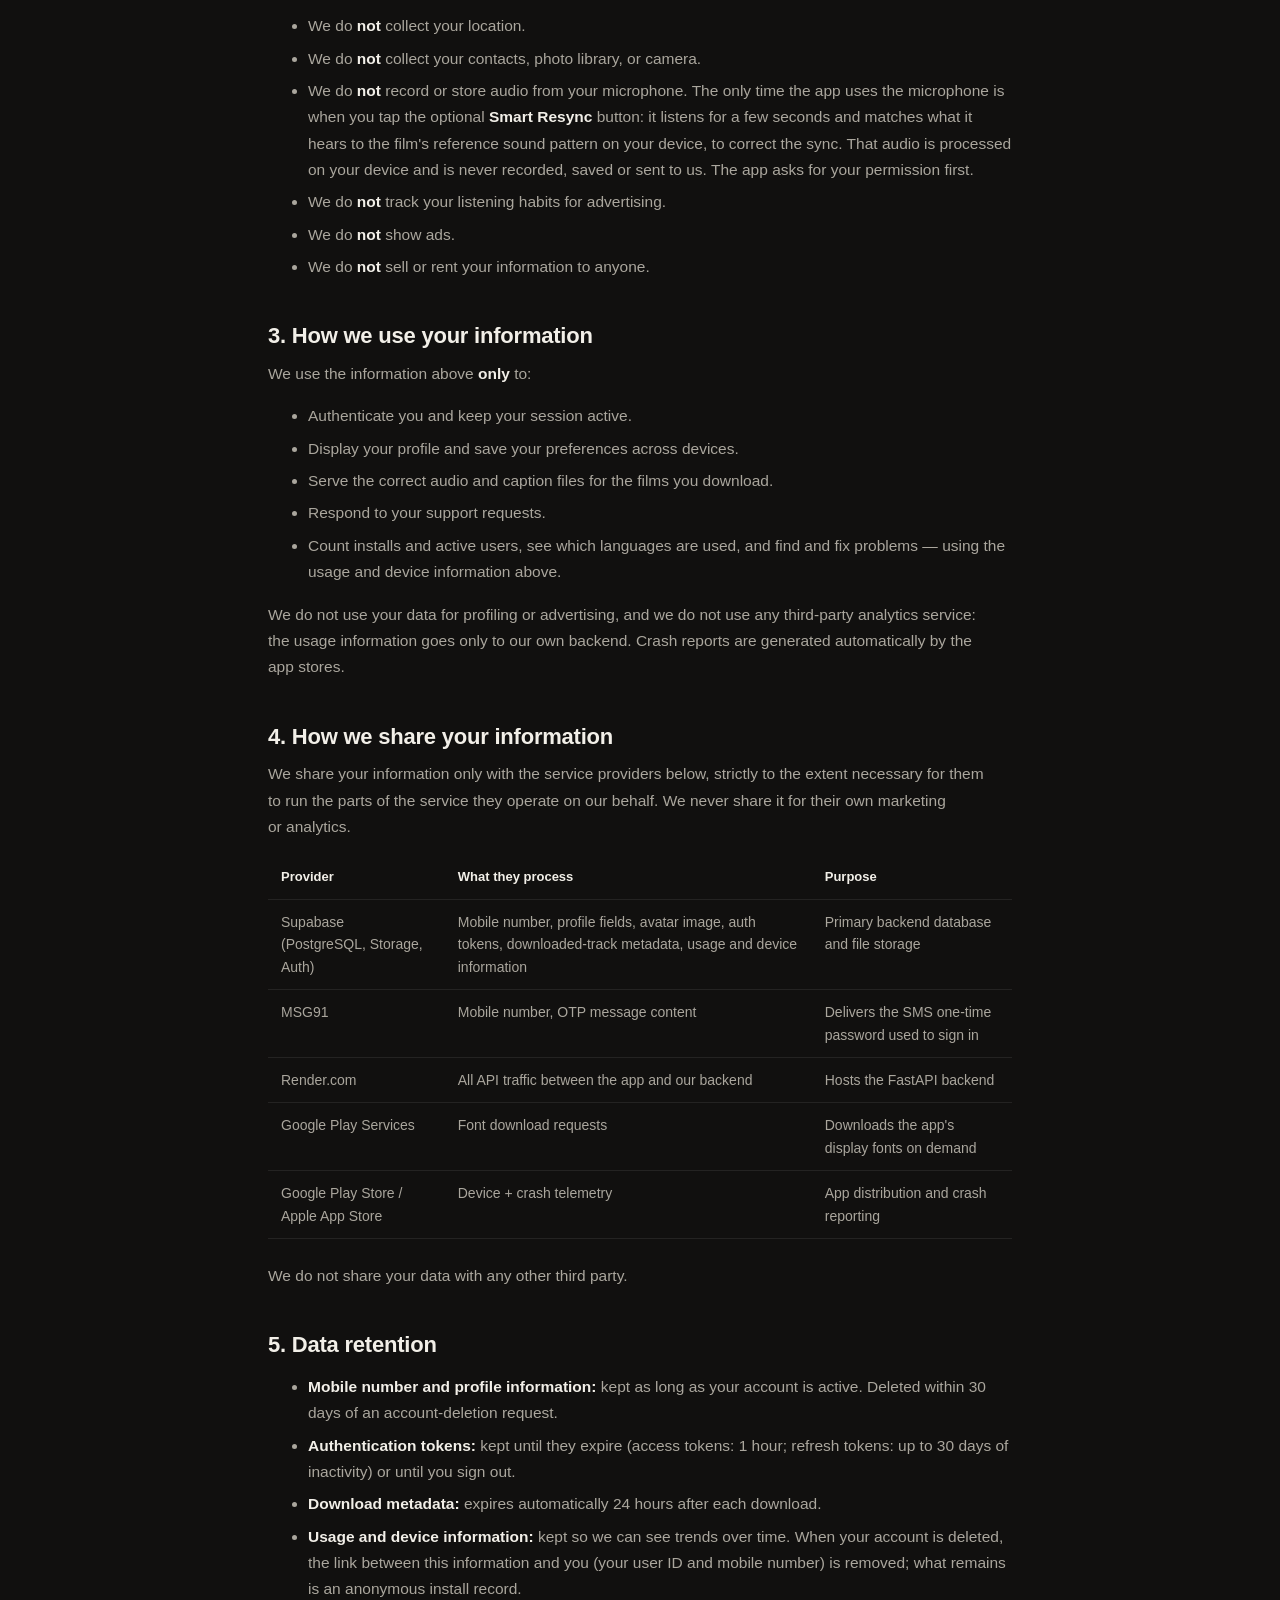
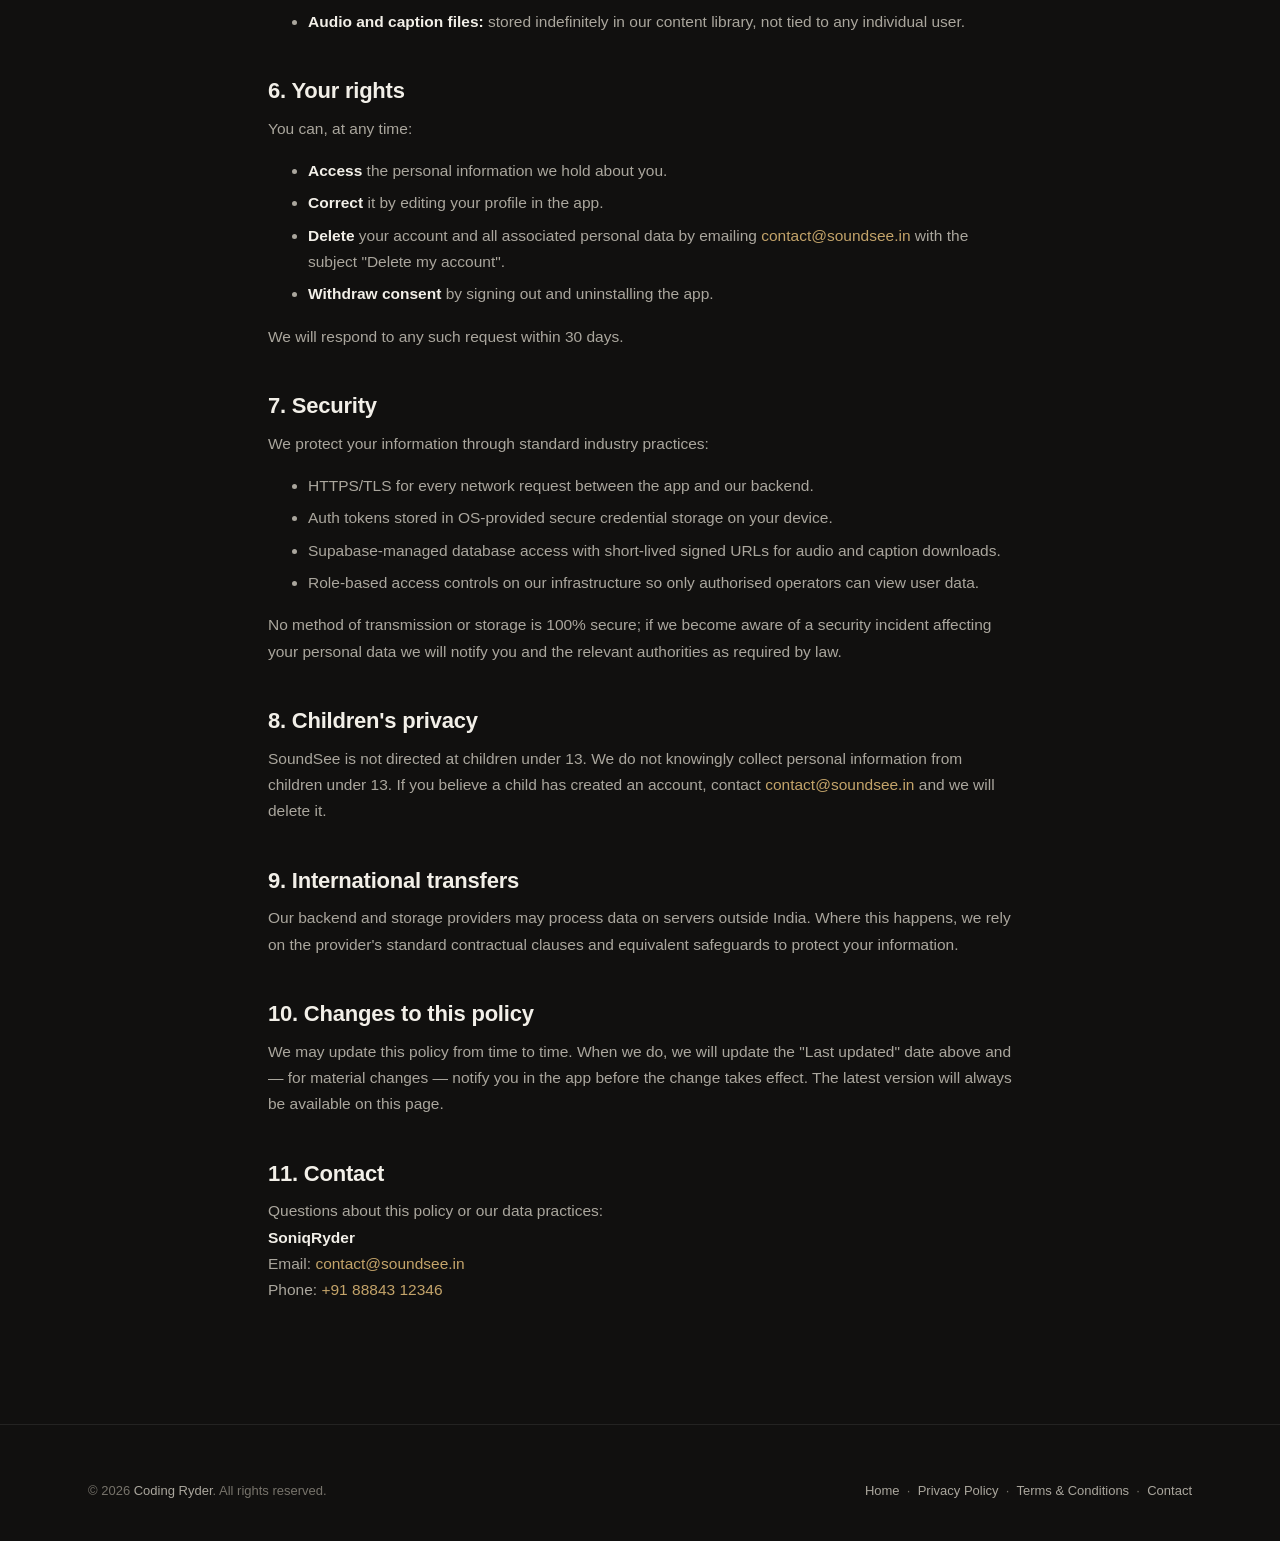
==== commit d3a42254: "Privacy policy: describe Smart Resync's microphone use accurately Co-Authored-By: Claude Sonnet 5.5 " ====
--- a/privacy.html
+++ b/privacy.html
@@ -93,7 +93,8 @@
       <h3>2.3 What we do NOT collect</h3>
       <ul>
         <li>We do <strong>not</strong> collect your location.</li>
-        <li>We do <strong>not</strong> collect your contacts, photo library, microphone, or camera.</li>
+        <li>We do <strong>not</strong> collect your contacts, photo library, or camera.</li>
+        <li>We do <strong>not</strong> record or store audio from your microphone. The only time the app uses the microphone is when you tap the optional <strong>Smart Resync</strong> button: it listens for a few seconds and matches what it hears to the film's reference sound pattern on your device, to correct the sync. That audio is processed on your device and is never recorded, saved or sent to us. The app asks for your permission first.</li>
         <li>We do <strong>not</strong> track your listening habits for advertising.</li>
         <li>We do <strong>not</strong> show ads.</li>
         <li>We do <strong>not</strong> sell or rent your information to anyone.</li>
